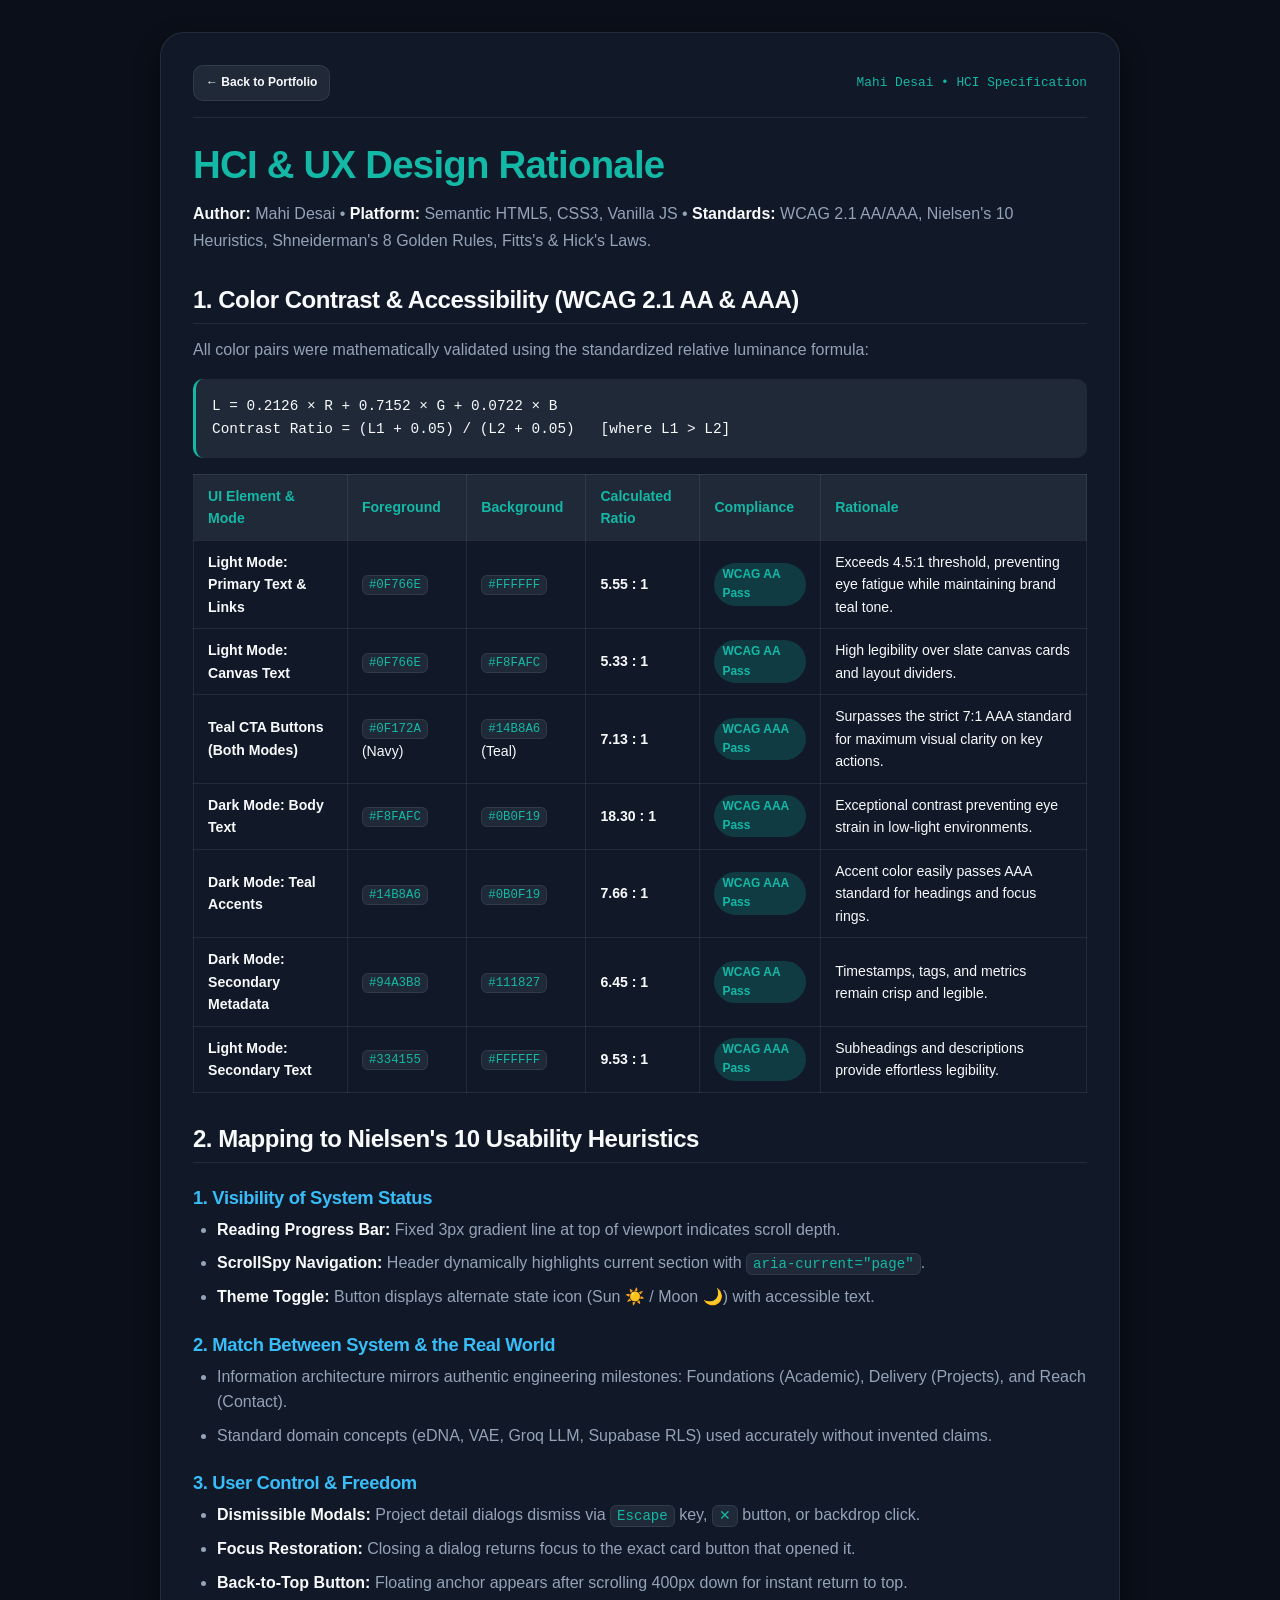
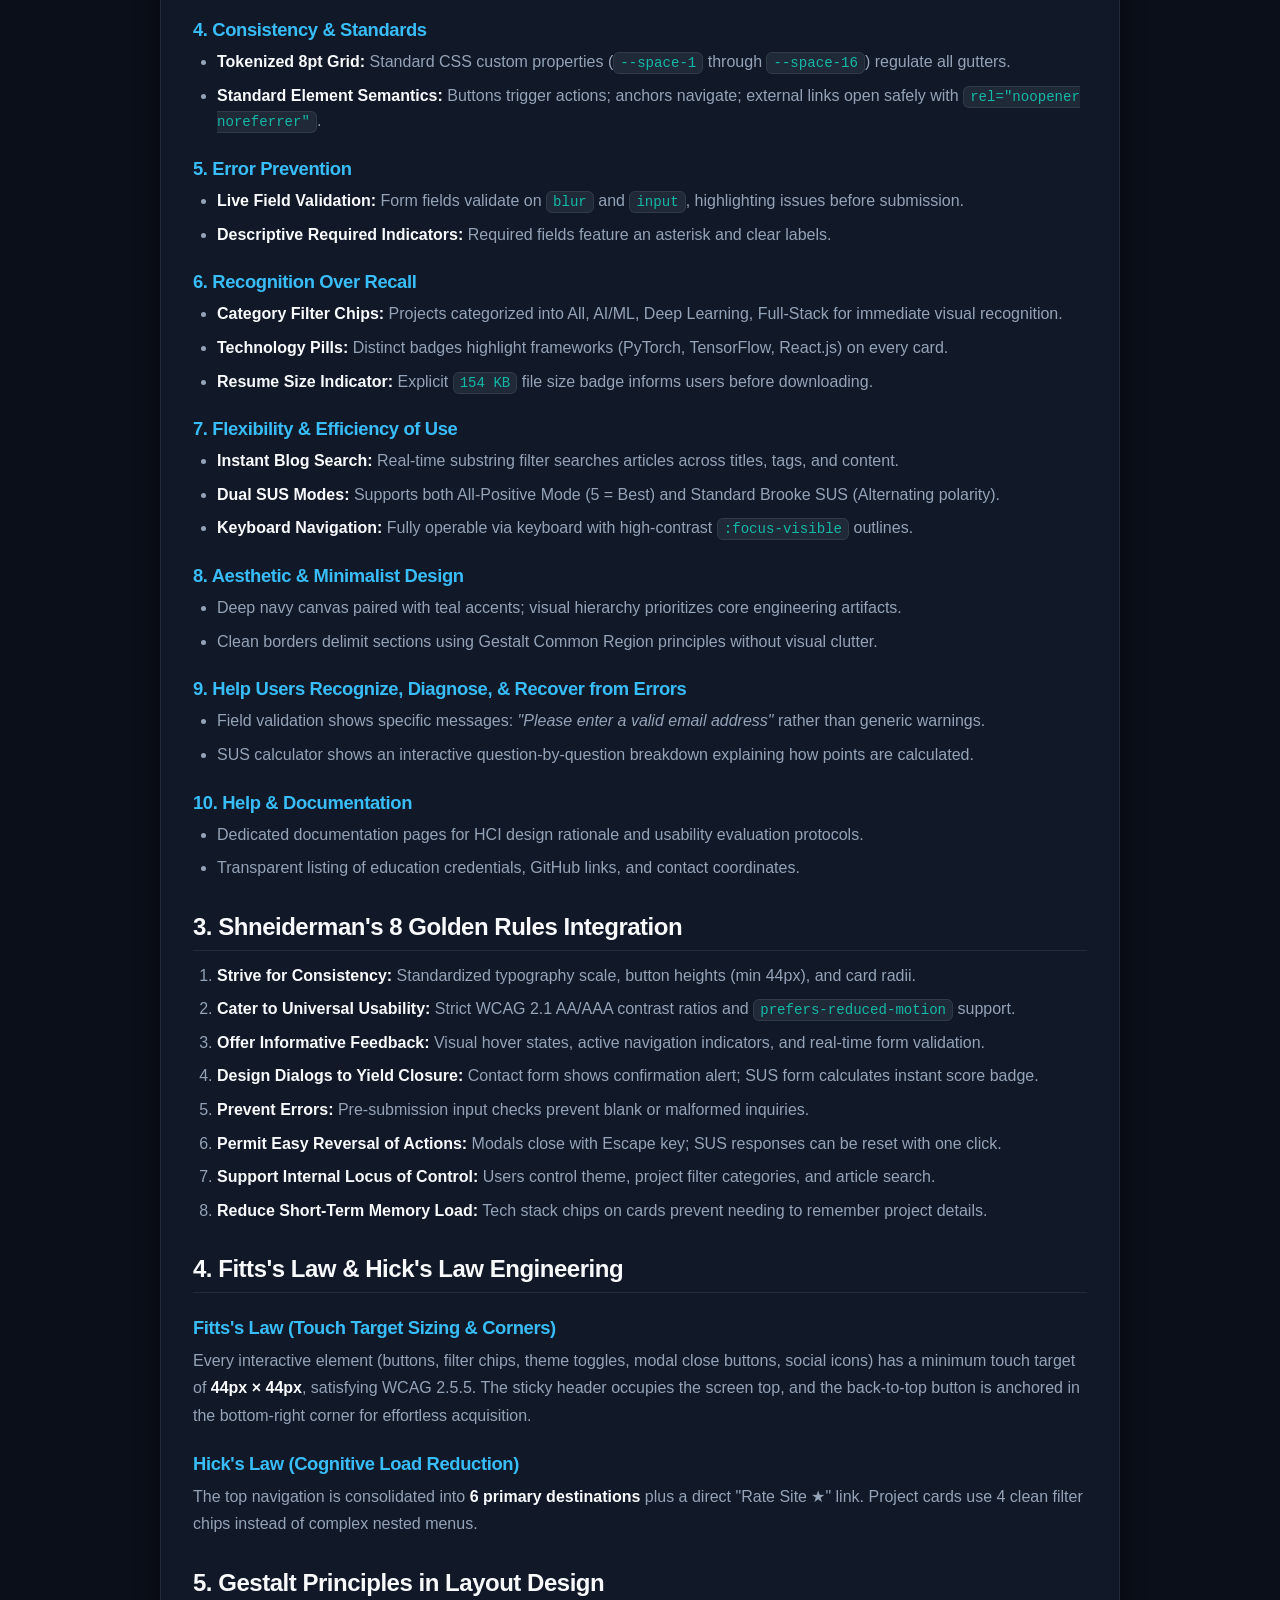
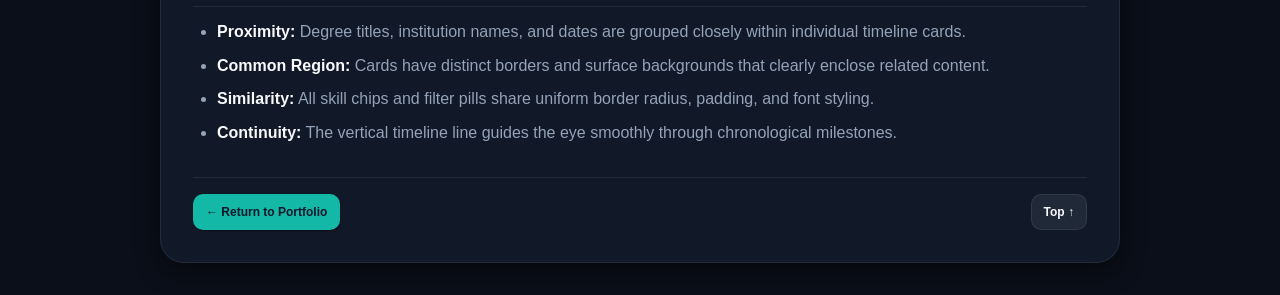
==== docs/hci-design-rationale.html @ ffef1d0b "feat: complete portfolio and HCI usability evaluation suite" ====
<!DOCTYPE html>
<html lang="en" data-theme="dark">
<head>
  <meta charset="UTF-8">
  <meta name="viewport" content="width=device-width, initial-scale=1.0">
  <title>HCI &amp; UX Design Rationale | Mahi Desai</title>
  <link rel="stylesheet" href="../assets/css/variables.css">
  <link rel="stylesheet" href="../assets/css/base.css">
  <link rel="stylesheet" href="../assets/css/layout.css">
  <link rel="stylesheet" href="../assets/css/components.css">
  <style>
    body {
      padding: var(--space-8) var(--space-4);
      background-color: var(--color-bg-base);
      color: var(--color-text-primary);
    }
    .doc-container {
      max-width: 960px;
      margin: 0 auto;
      background-color: var(--color-bg-surface);
      border: 1px solid var(--color-border);
      border-radius: var(--radius-xl);
      padding: var(--space-8);
      box-shadow: var(--shadow-lg);
    }
    @media (max-width: 768px) {
      .doc-container { padding: var(--space-4); }
    }
    .back-nav-bar {
      display: flex;
      justify-content: space-between;
      align-items: center;
      margin-bottom: var(--space-6);
      padding-bottom: var(--space-4);
      border-bottom: 1px solid var(--color-border);
    }
    h1 { color: var(--color-teal); font-size: clamp(1.8rem, 4vw, 2.4rem); margin-bottom: var(--space-3); }
    h2 { color: var(--color-text-primary); font-size: 1.5rem; margin-top: var(--space-8); margin-bottom: var(--space-3); padding-bottom: var(--space-2); border-bottom: 1px solid var(--color-border); }
    h3 { color: var(--color-sky); font-size: 1.15rem; margin-top: var(--space-6); margin-bottom: var(--space-2); }
    p { margin-bottom: var(--space-4); line-height: 1.7; color: var(--color-text-secondary); }
    ul, ol { padding-left: var(--space-6); margin-bottom: var(--space-4); }
    li { margin-bottom: var(--space-2); color: var(--color-text-secondary); line-height: 1.6; }
    strong { color: var(--color-text-primary); }
    code { background: var(--color-bg-elevated); padding: 2px 6px; border-radius: var(--radius-sm); font-family: var(--font-family-mono); font-size: 0.88em; color: var(--color-teal); border: 1px solid var(--color-border); }
    .table-wrapper { width: 100%; overflow-x: auto; margin-block: var(--space-4); }
    table { width: 100%; border-collapse: collapse; font-size: 0.88rem; }
    th, td { padding: 10px 14px; border: 1px solid var(--color-border); text-align: left; }
    th { background-color: var(--color-bg-elevated); color: var(--color-teal); font-weight: 600; }
    .badge-pass { display: inline-block; padding: 2px 8px; border-radius: var(--radius-full); font-weight: 700; font-size: 0.75rem; background: var(--color-teal-glow); color: var(--color-teal); }
    .formula-card { background: var(--color-bg-elevated); border-left: 3px solid var(--color-teal); padding: var(--space-4); border-radius: var(--radius-md); margin-block: var(--space-4); font-family: var(--font-family-mono); font-size: 0.9rem; }
  </style>
</head>
<body>
  <div class="doc-container">
    <header class="back-nav-bar">
      <a href="../index.html#footer" class="btn btn-secondary btn-sm">
        ← Back to Portfolio
      </a>
      <span style="font-family: var(--font-family-mono); font-size: 0.8rem; color: var(--color-teal);">
        Mahi Desai • HCI Specification
      </span>
    </header>

    <main>
      <h1>HCI &amp; UX Design Rationale</h1>
      <p style="font-size: 1rem; color: var(--color-text-secondary);">
        <strong>Author:</strong> Mahi Desai &bull; <strong>Platform:</strong> Semantic HTML5, CSS3, Vanilla JS &bull; <strong>Standards:</strong> WCAG 2.1 AA/AAA, Nielsen's 10 Heuristics, Shneiderman's 8 Golden Rules, Fitts's &amp; Hick's Laws.
      </p>

      <!-- Section 1: Color Contrast -->
      <section>
        <h2>1. Color Contrast &amp; Accessibility (WCAG 2.1 AA &amp; AAA)</h2>
        <p>
          All color pairs were mathematically validated using the standardized relative luminance formula:
        </p>
        <div class="formula-card">
          L = 0.2126 &times; R + 0.7152 &times; G + 0.0722 &times; B<br>
          Contrast Ratio = (L1 + 0.05) / (L2 + 0.05) &nbsp; [where L1 &gt; L2]
        </div>

        <div class="table-wrapper">
          <table>
            <thead>
              <tr>
                <th>UI Element &amp; Mode</th>
                <th>Foreground</th>
                <th>Background</th>
                <th>Calculated Ratio</th>
                <th>Compliance</th>
                <th>Rationale</th>
              </tr>
            </thead>
            <tbody>
              <tr>
                <td><strong>Light Mode: Primary Text &amp; Links</strong></td>
                <td><code>#0F766E</code></td>
                <td><code>#FFFFFF</code></td>
                <td><strong>5.55 : 1</strong></td>
                <td><span class="badge-pass">WCAG AA Pass</span></td>
                <td>Exceeds 4.5:1 threshold, preventing eye fatigue while maintaining brand teal tone.</td>
              </tr>
              <tr>
                <td><strong>Light Mode: Canvas Text</strong></td>
                <td><code>#0F766E</code></td>
                <td><code>#F8FAFC</code></td>
                <td><strong>5.33 : 1</strong></td>
                <td><span class="badge-pass">WCAG AA Pass</span></td>
                <td>High legibility over slate canvas cards and layout dividers.</td>
              </tr>
              <tr>
                <td><strong>Teal CTA Buttons (Both Modes)</strong></td>
                <td><code>#0F172A</code> (Navy)</td>
                <td><code>#14B8A6</code> (Teal)</td>
                <td><strong>7.13 : 1</strong></td>
                <td><span class="badge-pass">WCAG AAA Pass</span></td>
                <td>Surpasses the strict 7:1 AAA standard for maximum visual clarity on key actions.</td>
              </tr>
              <tr>
                <td><strong>Dark Mode: Body Text</strong></td>
                <td><code>#F8FAFC</code></td>
                <td><code>#0B0F19</code></td>
                <td><strong>18.30 : 1</strong></td>
                <td><span class="badge-pass">WCAG AAA Pass</span></td>
                <td>Exceptional contrast preventing eye strain in low-light environments.</td>
              </tr>
              <tr>
                <td><strong>Dark Mode: Teal Accents</strong></td>
                <td><code>#14B8A6</code></td>
                <td><code>#0B0F19</code></td>
                <td><strong>7.66 : 1</strong></td>
                <td><span class="badge-pass">WCAG AAA Pass</span></td>
                <td>Accent color easily passes AAA standard for headings and focus rings.</td>
              </tr>
              <tr>
                <td><strong>Dark Mode: Secondary Metadata</strong></td>
                <td><code>#94A3B8</code></td>
                <td><code>#111827</code></td>
                <td><strong>6.45 : 1</strong></td>
                <td><span class="badge-pass">WCAG AA Pass</span></td>
                <td>Timestamps, tags, and metrics remain crisp and legible.</td>
              </tr>
              <tr>
                <td><strong>Light Mode: Secondary Text</strong></td>
                <td><code>#334155</code></td>
                <td><code>#FFFFFF</code></td>
                <td><strong>9.53 : 1</strong></td>
                <td><span class="badge-pass">WCAG AAA Pass</span></td>
                <td>Subheadings and descriptions provide effortless legibility.</td>
              </tr>
            </tbody>
          </table>
        </div>
      </section>

      <!-- Section 2: Nielsen's Heuristics -->
      <section>
        <h2>2. Mapping to Nielsen's 10 Usability Heuristics</h2>
        
        <h3>1. Visibility of System Status</h3>
        <ul>
          <li><strong>Reading Progress Bar:</strong> Fixed 3px gradient line at top of viewport indicates scroll depth.</li>
          <li><strong>ScrollSpy Navigation:</strong> Header dynamically highlights current section with <code>aria-current="page"</code>.</li>
          <li><strong>Theme Toggle:</strong> Button displays alternate state icon (Sun ☀️ / Moon 🌙) with accessible text.</li>
        </ul>

        <h3>2. Match Between System &amp; the Real World</h3>
        <ul>
          <li>Information architecture mirrors authentic engineering milestones: Foundations (Academic), Delivery (Projects), and Reach (Contact).</li>
          <li>Standard domain concepts (eDNA, VAE, Groq LLM, Supabase RLS) used accurately without invented claims.</li>
        </ul>

        <h3>3. User Control &amp; Freedom</h3>
        <ul>
          <li><strong>Dismissible Modals:</strong> Project detail dialogs dismiss via <code>Escape</code> key, <code>✕</code> button, or backdrop click.</li>
          <li><strong>Focus Restoration:</strong> Closing a dialog returns focus to the exact card button that opened it.</li>
          <li><strong>Back-to-Top Button:</strong> Floating anchor appears after scrolling 400px down for instant return to top.</li>
        </ul>

        <h3>4. Consistency &amp; Standards</h3>
        <ul>
          <li><strong>Tokenized 8pt Grid:</strong> Standard CSS custom properties (<code>--space-1</code> through <code>--space-16</code>) regulate all gutters.</li>
          <li><strong>Standard Element Semantics:</strong> Buttons trigger actions; anchors navigate; external links open safely with <code>rel="noopener noreferrer"</code>.</li>
        </ul>

        <h3>5. Error Prevention</h3>
        <ul>
          <li><strong>Live Field Validation:</strong> Form fields validate on <code>blur</code> and <code>input</code>, highlighting issues before submission.</li>
          <li><strong>Descriptive Required Indicators:</strong> Required fields feature an asterisk and clear labels.</li>
        </ul>

        <h3>6. Recognition Over Recall</h3>
        <ul>
          <li><strong>Category Filter Chips:</strong> Projects categorized into All, AI/ML, Deep Learning, Full-Stack for immediate visual recognition.</li>
          <li><strong>Technology Pills:</strong> Distinct badges highlight frameworks (PyTorch, TensorFlow, React.js) on every card.</li>
          <li><strong>Resume Size Indicator:</strong> Explicit <code>154 KB</code> file size badge informs users before downloading.</li>
        </ul>

        <h3>7. Flexibility &amp; Efficiency of Use</h3>
        <ul>
          <li><strong>Instant Blog Search:</strong> Real-time substring filter searches articles across titles, tags, and content.</li>
          <li><strong>Dual SUS Modes:</strong> Supports both All-Positive Mode (5 = Best) and Standard Brooke SUS (Alternating polarity).</li>
          <li><strong>Keyboard Navigation:</strong> Fully operable via keyboard with high-contrast <code>:focus-visible</code> outlines.</li>
        </ul>

        <h3>8. Aesthetic &amp; Minimalist Design</h3>
        <ul>
          <li>Deep navy canvas paired with teal accents; visual hierarchy prioritizes core engineering artifacts.</li>
          <li>Clean borders delimit sections using Gestalt Common Region principles without visual clutter.</li>
        </ul>

        <h3>9. Help Users Recognize, Diagnose, &amp; Recover from Errors</h3>
        <ul>
          <li>Field validation shows specific messages: <em>"Please enter a valid email address"</em> rather than generic warnings.</li>
          <li>SUS calculator shows an interactive question-by-question breakdown explaining how points are calculated.</li>
        </ul>

        <h3>10. Help &amp; Documentation</h3>
        <ul>
          <li>Dedicated documentation pages for HCI design rationale and usability evaluation protocols.</li>
          <li>Transparent listing of education credentials, GitHub links, and contact coordinates.</li>
        </ul>
      </section>

      <!-- Section 3: Shneiderman's 8 Golden Rules -->
      <section>
        <h2>3. Shneiderman's 8 Golden Rules Integration</h2>
        <ol>
          <li><strong>Strive for Consistency:</strong> Standardized typography scale, button heights (min 44px), and card radii.</li>
          <li><strong>Cater to Universal Usability:</strong> Strict WCAG 2.1 AA/AAA contrast ratios and <code>prefers-reduced-motion</code> support.</li>
          <li><strong>Offer Informative Feedback:</strong> Visual hover states, active navigation indicators, and real-time form validation.</li>
          <li><strong>Design Dialogs to Yield Closure:</strong> Contact form shows confirmation alert; SUS form calculates instant score badge.</li>
          <li><strong>Prevent Errors:</strong> Pre-submission input checks prevent blank or malformed inquiries.</li>
          <li><strong>Permit Easy Reversal of Actions:</strong> Modals close with Escape key; SUS responses can be reset with one click.</li>
          <li><strong>Support Internal Locus of Control:</strong> Users control theme, project filter categories, and article search.</li>
          <li><strong>Reduce Short-Term Memory Load:</strong> Tech stack chips on cards prevent needing to remember project details.</li>
        </ol>
      </section>

      <!-- Section 4: Fitts's & Hick's Laws -->
      <section>
        <h2>4. Fitts's Law &amp; Hick's Law Engineering</h2>
        <h3>Fitts's Law (Touch Target Sizing &amp; Corners)</h3>
        <p>
          Every interactive element (buttons, filter chips, theme toggles, modal close buttons, social icons) has a minimum touch target of <strong>44px &times; 44px</strong>, satisfying WCAG 2.5.5.
          The sticky header occupies the screen top, and the back-to-top button is anchored in the bottom-right corner for effortless acquisition.
        </p>

        <h3>Hick's Law (Cognitive Load Reduction)</h3>
        <p>
          The top navigation is consolidated into <strong>6 primary destinations</strong> plus a direct "Rate Site ★" link. Project cards use 4 clean filter chips instead of complex nested menus.
        </p>
      </section>

      <!-- Section 5: Gestalt Principles -->
      <section>
        <h2>5. Gestalt Principles in Layout Design</h2>
        <ul>
          <li><strong>Proximity:</strong> Degree titles, institution names, and dates are grouped closely within individual timeline cards.</li>
          <li><strong>Common Region:</strong> Cards have distinct borders and surface backgrounds that clearly enclose related content.</li>
          <li><strong>Similarity:</strong> All skill chips and filter pills share uniform border radius, padding, and font styling.</li>
          <li><strong>Continuity:</strong> The vertical timeline line guides the eye smoothly through chronological milestones.</li>
        </ul>
      </section>
    </main>

    <footer style="margin-top: var(--space-8); padding-top: var(--space-4); border-top: 1px solid var(--color-border); display: flex; justify-content: space-between; align-items: center;">
      <a href="../index.html#footer" class="btn btn-primary btn-sm">← Return to Portfolio</a>
      <a href="#" onclick="window.scrollTo({top:0, behavior:'smooth'}); return false;" class="btn btn-secondary btn-sm">Top ↑</a>
    </footer>
  </div>
</body>
</html>
---- assets/css/variables.css ----
/**
 * DESIGN SYSTEM TOKENS & VARIABLES
 * 
 * [HCI - Shneiderman #1: Strive for consistency]
 * Unified tokenized palette, typography, spacing, and elevation scale.
 * 
 * [HCI - Accessibility WCAG 2.1 AA & AAA]
 * - Light-mode primary text/links: #0F766E on #FFFFFF (5.55:1) & on #F8FAFC (5.33:1) -> Passes AA
 * - Dark-mode primary text: #F8FAFC on #0B0F19 (18.3:1) -> Passes AAA
 * - Teal button: #0F172A (dark navy) on #14B8A6 (teal) (7.13:1) -> Passes AAA
 */

:root {
  /* Color Palette - Dark Mode Default */
  --color-bg-base: #0B0F19;
  --color-bg-surface: #111827;
  --color-bg-elevated: #1F2937;
  --color-bg-hover: #283548;
  
  --color-text-primary: #F8FAFC;
  --color-text-secondary: #94A3B8;
  --color-text-muted: #64748B;
  
  /* Brand Accents */
  --color-teal: #14B8A6;
  --color-teal-glow: rgba(20, 184, 166, 0.22);
  --color-teal-hover: #0D9488;
  --color-navy: #0F172A;
  --color-sky: #38BDF8;
  --color-sky-glow: rgba(56, 189, 248, 0.15);
  
  /* Feedback Colors */
  --color-success: #10B981;
  --color-success-bg: rgba(16, 185, 129, 0.12);
  --color-error: #F43F5E;
  --color-error-bg: rgba(244, 63, 94, 0.12);
  --color-warning: #F59E0B;
  
  /* Borders & Dividers (Gestalt Common Region) */
  --color-border: rgba(148, 163, 184, 0.14);
  --color-border-focus: #14B8A6;
  
  /* Button Contrast Pairings (Verified WCAG AAA: 7.13:1) */
  --btn-teal-bg: #14B8A6;
  --btn-teal-text: #0F172A;
  
  /* Links */
  --color-link: #2DD4BF;
  --color-link-hover: #5EEAD4;
  
  /* Typography Scale */
  --font-family-sans: -apple-system, BlinkMacSystemFont, 'Segoe UI', Roboto, Helvetica, Arial, sans-serif;
  --font-family-mono: 'JetBrains Mono', 'Fira Code', 'Cascadia Code', Consolas, monospace;
  
  --font-size-xs: 0.75rem;    /* 12px */
  --font-size-sm: 0.875rem;   /* 14px */
  --font-size-base: 1rem;     /* 16px */
  --font-size-md: 1.125rem;   /* 18px */
  --font-size-lg: 1.25rem;    /* 20px */
  --font-size-xl: 1.5rem;     /* 24px */
  --font-size-2xl: 1.875rem;  /* 30px */
  --font-size-3xl: 2.25rem;   /* 36px */
  --font-size-4xl: 3rem;      /* 48px */
  
  --line-height-tight: 1.2;
  --line-height-snug: 1.35;
  --line-height-normal: 1.6;
  --line-height-relaxed: 1.75;
  
  /* 8-Point Spacing System */
  --space-1: 0.25rem;  /* 4px */
  --space-2: 0.5rem;   /* 8px */
  --space-3: 0.75rem;  /* 12px */
  --space-4: 1rem;     /* 16px */
  --space-5: 1.25rem;  /* 20px */
  --space-6: 1.5rem;   /* 24px */
  --space-8: 2rem;     /* 32px */
  --space-10: 2.5rem;  /* 40px */
  --space-12: 3rem;    /* 48px */
  --space-16: 4rem;    /* 64px */
  --space-20: 5rem;    /* 80px */
  --space-24: 6rem;    /* 96px */
  
  /* Touch Targets (Fitts's Law min 44px) */
  --min-touch-target: 44px;
  
  /* Elevation & Shadows */
  --shadow-sm: 0 1px 2px rgba(0, 0, 0, 0.4);
  --shadow-md: 0 4px 12px rgba(0, 0, 0, 0.35);
  --shadow-lg: 0 10px 25px rgba(0, 0, 0, 0.45);
  --shadow-teal: 0 8px 24px rgba(20, 184, 166, 0.2);
  
  /* Radii */
  --radius-sm: 6px;
  --radius-md: 10px;
  --radius-lg: 16px;
  --radius-xl: 24px;
  --radius-full: 9999px;
  
  /* Layout */
  --max-width-content: 1200px;
  --nav-height: 72px;
  --transition-fast: 150ms ease-in-out;
  --transition-normal: 250ms ease-in-out;
}

/* Light Theme Variables */
[data-theme="light"] {
  --color-bg-base: #F8FAFC;
  --color-bg-surface: #FFFFFF;
  --color-bg-elevated: #F1F5F9;
  --color-bg-hover: #E2E8F0;
  
  /* Contrast update per request: #0F766E for primary text/links (5.33:1 on F8FAFC, 5.55:1 on FFFFFF) */
  --color-text-primary: #0F172A;
  --color-text-secondary: #334155;
  --color-text-muted: #64748B;
  
  --color-teal: #0F766E;
  --color-teal-glow: rgba(15, 118, 110, 0.16);
  --color-teal-hover: #115E59;
  
  --color-link: #0F766E;
  --color-link-hover: #115E59;
  
  /* Button stays vibrant teal with dark navy text (7.13:1 AAA) */
  --btn-teal-bg: #14B8A6;
  --btn-teal-text: #0F172A;
  
  --color-border: rgba(15, 23, 42, 0.12);
  --color-border-focus: #0F766E;
  
  --shadow-sm: 0 1px 3px rgba(15, 23, 42, 0.08);
  --shadow-md: 0 4px 14px rgba(15, 23, 42, 0.1);
  --shadow-lg: 0 12px 28px rgba(15, 23, 42, 0.12);
  --shadow-teal: 0 8px 24px rgba(15, 118, 110, 0.18);
}
---- assets/css/base.css ----
/**
 * BASE STYLES & ACCESSIBILITY RESETS
 * 
 * [HCI - Accessibility WCAG 2.1 AA]
 * Semantic hierarchy, focus visible indicators, skip link, prefers-reduced-motion.
 */

*, *::before, *::after {
  box-sizing: border-box;
  margin: 0;
  padding: 0;
}

html {
  font-size: 100%;
  scroll-behavior: smooth;
  scroll-padding-top: calc(var(--nav-height) + var(--space-4));
  -webkit-text-size-adjust: 100%;
}

/* Reduced Motion Override */
@media (prefers-reduced-motion: reduce) {
  html {
    scroll-behavior: auto;
  }
  *, *::before, *::after {
    animation-duration: 0.001ms !important;
    animation-iteration-count: 1 !important;
    transition-duration: 0.001ms !important;
  }
}

body {
  background-color: var(--color-bg-base);
  color: var(--color-text-primary);
  font-family: var(--font-family-sans);
  font-size: var(--font-size-base);
  line-height: var(--line-height-normal);
  transition: background-color var(--transition-normal), color var(--transition-normal);
  overflow-x: hidden;
  text-rendering: optimizeLegibility;
}

/* [HCI - Accessibility: Skip Link for Keyboard Users] */
.skip-link {
  position: absolute;
  top: -100px;
  left: var(--space-4);
  background-color: var(--btn-teal-bg);
  color: var(--btn-teal-text);
  padding: var(--space-3) var(--space-6);
  border-radius: var(--radius-md);
  font-weight: 700;
  z-index: 9999;
  text-decoration: none;
  box-shadow: var(--shadow-lg);
  transition: top var(--transition-fast);
}

.skip-link:focus {
  top: var(--space-4);
  outline: 3px solid var(--color-text-primary);
  outline-offset: 2px;
}

/* [HCI - Nielsen #1: Focus states for visibility of system status] */
:focus-visible {
  outline: 3px solid var(--color-border-focus);
  outline-offset: 3px;
  border-radius: var(--radius-sm);
}

img {
  max-width: 100%;
  height: auto;
  display: block;
}

a {
  color: var(--color-link);
  text-decoration: none;
  transition: color var(--transition-fast);
}

a:hover {
  color: var(--color-link-hover);
  text-decoration: underline;
}

button {
  font-family: inherit;
  font-size: inherit;
  cursor: pointer;
  border: none;
  background: none;
}

h1, h2, h3, h4, h5, h6 {
  color: var(--color-text-primary);
  line-height: var(--line-height-tight);
  font-weight: 700;
  letter-spacing: -0.02em;
}

h1 { font-size: clamp(2rem, 4.5vw, 3.25rem); }
h2 { font-size: clamp(1.75rem, 3.5vw, 2.25rem); }
h3 { font-size: var(--font-size-xl); }
h4 { font-size: var(--font-size-lg); }

p {
  margin-bottom: var(--space-4);
  color: var(--color-text-secondary);
}

p:last-child {
  margin-bottom: 0;
}

code, kbd, pre {
  font-family: var(--font-family-mono);
}

/* Visually Hidden Utility for Screen Readers */
.sr-only {
  position: absolute;
  width: 1px;
  height: 1px;
  padding: 0;
  margin: -1px;
  overflow: hidden;
  clip: rect(0, 0, 0, 0);
  white-space: nowrap;
  border: 0;
}
---- assets/css/layout.css ----
/**
 * LAYOUT, GRID SYSTEM & RESPONSIVE CONTAINERS
 * 
 * [HCI - Fitts's Law & Hick's Law]
 * Navigation restricted to 6 core destinations, spacious touch targets (>=44px).
 * Tested fluidly across 360px, 768px, and 1280px.
 */

.container {
  width: 100%;
  max-width: var(--max-width-content);
  margin-inline: auto;
  padding-inline: var(--space-4);
}

@media (min-width: 768px) {
  .container {
    padding-inline: var(--space-8);
  }
}

/* Reading Progress Bar */
.reading-progress-bar {
  position: fixed;
  top: 0;
  left: 0;
  height: 3px;
  width: 0%;
  background: linear-gradient(90deg, var(--color-teal), var(--color-sky));
  z-index: 1100;
  transition: width 100ms ease-out;
}

/* [HCI - Nielsen #1: Sticky Header with Visibility of System Status] */
.site-header {
  position: sticky;
  top: 0;
  left: 0;
  width: 100%;
  height: var(--nav-height);
  background-color: rgba(11, 15, 25, 0.85);
  backdrop-filter: blur(14px);
  -webkit-backdrop-filter: blur(14px);
  border-bottom: 1px solid var(--color-border);
  z-index: 1000;
  transition: background-color var(--transition-normal);
}

[data-theme="light"] .site-header {
  background-color: rgba(248, 250, 252, 0.88);
}

.nav-container {
  display: flex;
  align-items: center;
  justify-content: space-between;
  height: 100%;
}

.brand-link {
  display: flex;
  align-items: center;
  gap: var(--space-3);
  font-weight: 700;
  font-size: var(--font-size-lg);
  color: var(--color-text-primary);
  text-decoration: none;
}

.brand-badge {
  font-family: var(--font-family-mono);
  font-size: var(--font-size-xs);
  padding: var(--space-1) var(--space-2);
  background: var(--color-teal-glow);
  color: var(--color-teal);
  border: 1px solid var(--color-teal);
  border-radius: var(--radius-sm);
}

/* [HCI - Hick's Law: 6 Navigation Items Only] */
.nav-menu {
  display: flex;
  align-items: center;
  list-style: none;
  gap: var(--space-2);
}

.nav-link {
  display: inline-flex;
  align-items: center;
  min-height: var(--min-touch-target);
  padding: var(--space-2) var(--space-3);
  font-size: var(--font-size-sm);
  font-weight: 500;
  color: var(--color-text-secondary);
  border-radius: var(--radius-md);
  text-decoration: none;
  transition: all var(--transition-fast);
}

.nav-link:hover {
  color: var(--color-text-primary);
  background-color: var(--color-bg-hover);
  text-decoration: none;
}

/* Active Link State */
.nav-link.active {
  color: var(--color-teal);
  font-weight: 600;
  background-color: var(--color-teal-glow);
}

/* Nav Actions (Theme Switcher + Mobile Toggle) */
.nav-actions {
  display: flex;
  align-items: center;
  gap: var(--space-2);
}

/* Theme Toggle Button (Fitts's Law >= 44x44px) */
.theme-toggle-btn {
  display: inline-flex;
  align-items: center;
  justify-content: center;
  width: var(--min-touch-target);
  height: var(--min-touch-target);
  border-radius: var(--radius-md);
  color: var(--color-text-secondary);
  background-color: var(--color-bg-surface);
  border: 1px solid var(--color-border);
  transition: all var(--transition-fast);
}

.theme-toggle-btn:hover {
  color: var(--color-teal);
  border-color: var(--color-teal);
}

/* Mobile Hamburger Toggle Button */
.mobile-nav-toggle {
  display: none;
  align-items: center;
  justify-content: center;
  width: var(--min-touch-target);
  height: var(--min-touch-target);
  color: var(--color-text-primary);
  background: var(--color-bg-surface);
  border: 1px solid var(--color-border);
  border-radius: var(--radius-md);
}

/* Mobile Responsive Navigation (Viewport < 768px) */
@media (max-width: 900px) {
  .mobile-nav-toggle {
    display: inline-flex;
  }
  
  .nav-menu {
    position: fixed;
    top: var(--nav-height);
    right: -100%;
    width: 280px;
    height: calc(100vh - var(--nav-height));
    background-color: var(--color-bg-surface);
    border-left: 1px solid var(--color-border);
    flex-direction: column;
    align-items: stretch;
    padding: var(--space-6) var(--space-4);
    gap: var(--space-2);
    box-shadow: var(--shadow-lg);
    transition: right var(--transition-normal);
    overflow-y: auto;
  }
  
  .nav-menu.open {
    right: 0;
  }
  
  .nav-link {
    width: 100%;
    padding: var(--space-3) var(--space-4);
    font-size: var(--font-size-base);
  }
}

/* Section Container Styling */
.section-padding {
  padding-block: var(--space-16);
  border-bottom: 1px solid var(--color-border);
}

.section-header {
  margin-bottom: var(--space-10);
}

.section-eyebrow {
  display: inline-flex;
  align-items: center;
  gap: var(--space-2);
  font-family: var(--font-family-mono);
  font-size: var(--font-size-xs);
  text-transform: uppercase;
  letter-spacing: 0.08em;
  color: var(--color-teal);
  margin-bottom: var(--space-2);
}

.section-eyebrow::before {
  content: '';
  display: inline-block;
  width: 16px;
  height: 2px;
  background-color: var(--color-teal);
}

.section-title {
  font-size: clamp(1.75rem, 3.2vw, 2.5rem);
  margin-bottom: var(--space-3);
}

.section-description {
  max-width: 680px;
  font-size: var(--font-size-md);
  color: var(--color-text-secondary);
}

/* Back-to-Top Button (Fitts's Law: Corner Anchor) */
.back-to-top-btn {
  position: fixed;
  bottom: var(--space-6);
  right: var(--space-6);
  width: 48px;
  height: 48px;
  border-radius: var(--radius-full);
  background-color: var(--color-bg-surface);
  color: var(--color-text-primary);
  border: 1px solid var(--color-border);
  box-shadow: var(--shadow-lg);
  display: inline-flex;
  align-items: center;
  justify-content: center;
  z-index: 900;
  opacity: 0;
  visibility: hidden;
  transform: translateY(12px);
  transition: all var(--transition-normal);
}

.back-to-top-btn.visible {
  opacity: 1;
  visibility: visible;
  transform: translateY(0);
}

.back-to-top-btn:hover {
  background-color: var(--color-teal);
  color: var(--color-navy);
  border-color: var(--color-teal);
  box-shadow: var(--shadow-teal);
}

/* Footer Layout */
.site-footer {
  padding-block: var(--space-12) var(--space-8);
  background-color: var(--color-bg-surface);
  border-top: 1px solid var(--color-border);
}

.footer-content {
  display: flex;
  flex-direction: column;
  gap: var(--space-6);
  align-items: center;
  text-align: center;
}

@media (min-width: 768px) {
  .footer-content {
    flex-direction: row;
    justify-content: space-between;
    text-align: left;
  }
}
---- assets/css/components.css ----
/**
 * COMPONENT SPECIFIC STYLES
 * 
 * Includes Hero, Timeline, Project Cards & Modals, Blog with Read-time,
 * Validated Formspree Contact Form, and 10-Item SUS Calculator with Aggregates.
 */

/* ==========================================================================
   BUTTONS (Fitts's Law >= 44px min touch target, WCAG AAA Contrast 7.13:1)
   ========================================================================== */
.btn {
  display: inline-flex;
  align-items: center;
  justify-content: center;
  gap: var(--space-2);
  min-height: var(--min-touch-target);
  padding: var(--space-3) var(--space-6);
  font-size: var(--font-size-sm);
  font-weight: 600;
  border-radius: var(--radius-md);
  text-decoration: none;
  cursor: pointer;
  transition: all var(--transition-fast);
  border: 1px solid transparent;
}

.btn:hover {
  text-decoration: none;
}

/* Primary Button: Teal background with dark navy text (7.13:1 contrast ratio) */
.btn-primary {
  background-color: var(--btn-teal-bg);
  color: var(--btn-teal-text) !important;
  box-shadow: var(--shadow-sm);
}

.btn-primary:hover {
  background-color: #0D9488;
  transform: translateY(-2px);
  box-shadow: var(--shadow-teal);
}

.btn-secondary {
  background-color: var(--color-bg-elevated);
  color: var(--color-text-primary);
  border: 1px solid var(--color-border);
}

.btn-secondary:hover {
  background-color: var(--color-bg-hover);
  border-color: var(--color-teal);
  color: var(--color-teal);
}

.btn-outline {
  background-color: transparent;
  color: var(--color-text-primary);
  border: 1px solid var(--color-border);
}

.btn-outline:hover {
  border-color: var(--color-teal);
  color: var(--color-teal);
}

.btn-sm {
  min-height: 36px;
  padding: var(--space-1) var(--space-3);
  font-size: var(--font-size-xs);
}

/* ==========================================================================
   HERO / HOME SECTION
   ========================================================================== */
.hero-grid {
  display: grid;
  grid-template-columns: 1fr;
  gap: var(--space-8);
  align-items: center;
  padding-block: var(--space-12) var(--space-16);
}

@media (min-width: 860px) {
  .hero-grid {
    grid-template-columns: 1.25fr 0.75fr;
    gap: var(--space-12);
  }
}

.hero-content {
  display: flex;
  flex-direction: column;
  gap: var(--space-4);
}

.hero-status-pill {
  display: inline-flex;
  align-items: center;
  gap: var(--space-2);
  padding: var(--space-1) var(--space-3);
  background-color: var(--color-teal-glow);
  color: var(--color-teal);
  border: 1px solid var(--color-teal);
  border-radius: var(--radius-full);
  font-size: var(--font-size-xs);
  font-family: var(--font-family-mono);
  font-weight: 600;
  width: fit-content;
}

.status-indicator-dot {
  width: 8px;
  height: 8px;
  border-radius: 50%;
  background-color: var(--color-teal);
  box-shadow: 0 0 8px var(--color-teal);
}

.hero-title {
  font-size: clamp(2.25rem, 5vw, 3.5rem);
  font-weight: 800;
  line-height: 1.1;
  color: var(--color-text-primary);
}

.hero-tagline {
  font-size: var(--font-size-xl);
  font-weight: 600;
  color: var(--color-teal);
  line-height: var(--line-height-snug);
}

.hero-subtitle {
  font-size: var(--font-size-md);
  color: var(--color-text-secondary);
}

.hero-actions {
  display: flex;
  flex-wrap: wrap;
  gap: var(--space-3);
  margin-top: var(--space-2);
}

.hero-social-links {
  display: flex;
  align-items: center;
  gap: var(--space-3);
  margin-top: var(--space-4);
}

.social-icon-btn {
  display: inline-flex;
  align-items: center;
  justify-content: center;
  width: 44px;
  height: 44px;
  border-radius: var(--radius-md);
  background-color: var(--color-bg-surface);
  border: 1px solid var(--color-border);
  color: var(--color-text-secondary);
  transition: all var(--transition-fast);
}

.social-icon-btn:hover {
  color: var(--color-teal);
  border-color: var(--color-teal);
  transform: translateY(-2px);
}

/* Avatar Container with Lazy-loading & Fallback */
.hero-avatar-wrapper {
  position: relative;
  display: flex;
  justify-content: center;
  align-items: center;
}

.avatar-frame {
  position: relative;
  width: 280px;
  height: 280px;
  border-radius: var(--radius-2xl);
  background: linear-gradient(135deg, var(--color-teal-glow), var(--color-sky-glow));
  padding: 4px;
  box-shadow: var(--shadow-lg);
}

@media (min-width: 768px) {
  .avatar-frame {
    width: 320px;
    height: 320px;
  }
}

.avatar-img {
  width: 100%;
  height: 100%;
  object-fit: cover;
  border-radius: calc(var(--radius-2xl) - 4px);
  background-color: var(--color-bg-elevated);
}

/* Fallback placeholder when photo is not yet dropped in */
.avatar-fallback-placeholder {
  display: flex;
  flex-direction: column;
  align-items: center;
  justify-content: center;
  width: 100%;
  height: 100%;
  border-radius: calc(var(--radius-2xl) - 4px);
  background: var(--color-bg-elevated);
  color: var(--color-text-secondary);
  text-align: center;
  padding: var(--space-4);
  font-family: var(--font-family-mono);
  font-size: var(--font-size-xs);
}

.avatar-initials {
  font-size: var(--font-size-4xl);
  font-weight: 800;
  color: var(--color-teal);
  margin-bottom: var(--space-2);
}

/* ==========================================================================
   ABOUT & SKILLS SECTION
   ========================================================================== */
.about-grid {
  display: grid;
  grid-template-columns: 1fr;
  gap: var(--space-8);
}

@media (min-width: 860px) {
  .about-grid {
    grid-template-columns: 1fr 1fr;
    gap: var(--space-12);
  }
}

.skills-category {
  margin-bottom: var(--space-6);
}

.skills-category-title {
  font-size: var(--font-size-sm);
  font-weight: 600;
  text-transform: uppercase;
  letter-spacing: 0.05em;
  color: var(--color-teal);
  margin-bottom: var(--space-3);
}

.skill-chips {
  display: flex;
  flex-wrap: wrap;
  gap: var(--space-2);
}

.skill-chip {
  display: inline-flex;
  align-items: center;
  padding: var(--space-2) var(--space-3);
  font-size: var(--font-size-xs);
  font-weight: 500;
  font-family: var(--font-family-mono);
  background-color: var(--color-bg-surface);
  color: var(--color-text-primary);
  border: 1px solid var(--color-border);
  border-radius: var(--radius-md);
  transition: all var(--transition-fast);
}

.skill-chip:hover {
  border-color: var(--color-teal);
  background-color: var(--color-teal-glow);
}

/* ==========================================================================
   TIMELINE (ACADEMIC & PROFESSIONAL)
   ========================================================================== */
.timeline {
  position: relative;
  padding-left: var(--space-8);
}

.timeline::before {
  content: '';
  position: absolute;
  top: 0;
  bottom: 0;
  left: 11px;
  width: 2px;
  background-color: var(--color-border);
}

.timeline-item {
  position: relative;
  margin-bottom: var(--space-8);
}

.timeline-item:last-child {
  margin-bottom: 0;
}

.timeline-dot {
  position: absolute;
  left: calc(-1 * var(--space-8) + 3px);
  top: 6px;
  width: 18px;
  height: 18px;
  border-radius: 50%;
  background-color: var(--color-bg-base);
  border: 3px solid var(--color-teal);
}

.timeline-card {
  background-color: var(--color-bg-surface);
  border: 1px solid var(--color-border);
  border-radius: var(--radius-lg);
  padding: var(--space-6);
  box-shadow: var(--shadow-sm);
  transition: all var(--transition-fast);
}

.timeline-card:hover {
  border-color: var(--color-teal);
  box-shadow: var(--shadow-md);
}

.timeline-meta {
  display: flex;
  flex-wrap: wrap;
  align-items: center;
  justify-content: space-between;
  gap: var(--space-2);
  margin-bottom: var(--space-2);
}

.timeline-period {
  font-family: var(--font-family-mono);
  font-size: var(--font-size-xs);
  color: var(--color-teal);
  background-color: var(--color-teal-glow);
  padding: var(--space-1) var(--space-2);
  border-radius: var(--radius-sm);
}

.timeline-score {
  font-weight: 700;
  font-size: var(--font-size-sm);
  color: var(--color-sky);
}

.timeline-bullets {
  list-style: none;
  margin-top: var(--space-3);
  display: flex;
  flex-direction: column;
  gap: var(--space-2);
}

.timeline-bullets li {
  position: relative;
  padding-left: var(--space-4);
  font-size: var(--font-size-sm);
  color: var(--color-text-secondary);
}

.timeline-bullets li::before {
  content: '▸';
  position: absolute;
  left: 0;
  color: var(--color-teal);
}

/* Coursework tags */
.coursework-grid {
  display: flex;
  flex-wrap: wrap;
  gap: var(--space-2);
  margin-top: var(--space-6);
}

/* Certifications Grid */
.cert-grid {
  display: grid;
  grid-template-columns: repeat(auto-fill, minmax(280px, 1fr));
  gap: var(--space-4);
  margin-top: var(--space-6);
}

.cert-card {
  background-color: var(--color-bg-surface);
  border: 1px solid var(--color-border);
  border-radius: var(--radius-md);
  padding: var(--space-4);
  transition: all var(--transition-fast);
}

.cert-card:hover {
  border-color: var(--color-teal);
  transform: translateY(-2px);
}

.cert-title {
  font-size: var(--font-size-base);
  margin-bottom: var(--space-1);
}

.cert-date {
  font-family: var(--font-family-mono);
  font-size: var(--font-size-xs);
  color: var(--color-text-muted);
  margin-bottom: var(--space-2);
}

.cert-topics {
  font-size: var(--font-size-xs);
  color: var(--color-text-secondary);
}

/* ==========================================================================
   PROJECTS SECTION (Filterable Grid & Detail Modal)
   ========================================================================== */
.project-filters {
  display: flex;
  flex-wrap: wrap;
  gap: var(--space-2);
  margin-bottom: var(--space-8);
}

.filter-btn {
  min-height: var(--min-touch-target);
  padding: var(--space-2) var(--space-4);
  font-size: var(--font-size-sm);
  font-weight: 500;
  border-radius: var(--radius-md);
  background-color: var(--color-bg-surface);
  color: var(--color-text-secondary);
  border: 1px solid var(--color-border);
  transition: all var(--transition-fast);
}

.filter-btn:hover {
  color: var(--color-text-primary);
  border-color: var(--color-teal);
}

.filter-btn.active {
  background-color: var(--color-teal);
  color: var(--color-navy);
  border-color: var(--color-teal);
  font-weight: 700;
}

.projects-grid {
  display: grid;
  grid-template-columns: 1fr;
  gap: var(--space-6);
}

@media (min-width: 768px) {
  .projects-grid {
    grid-template-columns: repeat(auto-fill, minmax(360px, 1fr));
  }
}

.project-card {
  background-color: var(--color-bg-surface);
  border: 1px solid var(--color-border);
  border-radius: var(--radius-lg);
  overflow: hidden;
  display: flex;
  flex-direction: column;
  transition: all var(--transition-fast);
}

.project-card:hover {
  border-color: var(--color-teal);
  transform: translateY(-4px);
  box-shadow: var(--shadow-lg);
}

/* Screenshot Preview & Placeholder */
.project-thumb-container {
  position: relative;
  width: 100%;
  height: 200px;
  background-color: var(--color-bg-elevated);
  overflow: hidden;
  display: flex;
  align-items: center;
  justify-content: center;
}

.project-thumb-img {
  width: 100%;
  height: 100%;
  object-fit: cover;
}

/* Honest placeholder per user instructions: TODO label, not fake mockups */
.project-thumb-placeholder {
  display: flex;
  flex-direction: column;
  align-items: center;
  justify-content: center;
  text-align: center;
  padding: var(--space-4);
  gap: var(--space-2);
  color: var(--color-text-muted);
}

.placeholder-badge {
  font-family: var(--font-family-mono);
  font-size: var(--font-size-xs);
  background-color: var(--color-bg-hover);
  color: var(--color-sky);
  padding: var(--space-1) var(--space-2);
  border-radius: var(--radius-sm);
  border: 1px dashed var(--color-sky);
}

.project-card-body {
  padding: var(--space-6);
  display: flex;
  flex-direction: column;
  flex-grow: 1;
}

.project-header-meta {
  display: flex;
  justify-content: space-between;
  align-items: center;
  margin-bottom: var(--space-2);
}

.project-category-tag {
  font-family: var(--font-family-mono);
  font-size: var(--font-size-xs);
  color: var(--color-teal);
  font-weight: 600;
}

.project-period {
  font-family: var(--font-family-mono);
  font-size: var(--font-size-xs);
  color: var(--color-text-muted);
}

.project-title {
  font-size: var(--font-size-lg);
  margin-bottom: var(--space-3);
}

.project-summary {
  font-size: var(--font-size-sm);
  color: var(--color-text-secondary);
  margin-bottom: var(--space-4);
  flex-grow: 1;
}

.project-tags {
  display: flex;
  flex-wrap: wrap;
  gap: var(--space-1);
  margin-bottom: var(--space-4);
}

.tech-tag {
  font-family: var(--font-family-mono);
  font-size: 0.7rem;
  padding: 2px 6px;
  background-color: var(--color-bg-elevated);
  color: var(--color-text-secondary);
  border-radius: var(--radius-sm);
}

.project-card-footer {
  display: flex;
  gap: var(--space-2);
  margin-top: auto;
}

/* ==========================================================================
   PROJECT DETAIL MODAL (Accessible Dialog, Focus Trap, Esc to Close)
   ========================================================================== */
.modal-backdrop {
  position: fixed;
  inset: 0;
  background-color: rgba(0, 0, 0, 0.75);
  backdrop-filter: blur(6px);
  -webkit-backdrop-filter: blur(6px);
  z-index: 2000;
  display: flex;
  align-items: center;
  justify-content: center;
  padding: var(--space-4);
  opacity: 0;
  visibility: hidden;
  transition: all var(--transition-normal);
}

.modal-backdrop.open {
  opacity: 1;
  visibility: visible;
}

.modal-dialog {
  background-color: var(--color-bg-surface);
  border: 1px solid var(--color-border);
  border-radius: var(--radius-xl);
  width: 100%;
  max-width: 760px;
  max-height: 90vh;
  overflow-y: auto;
  box-shadow: var(--shadow-lg);
  transform: translateY(20px);
  transition: transform var(--transition-normal);
  padding: var(--space-6);
  position: relative;
}

@media (min-width: 768px) {
  .modal-dialog {
    padding: var(--space-8);
  }
}

.modal-backdrop.open .modal-dialog {
  transform: translateY(0);
}

.modal-close-btn {
  position: absolute;
  top: var(--space-4);
  right: var(--space-4);
  width: 44px;
  height: 44px;
  border-radius: var(--radius-full);
  background-color: var(--color-bg-elevated);
  border: 1px solid var(--color-border);
  color: var(--color-text-secondary);
  display: inline-flex;
  align-items: center;
  justify-content: center;
  cursor: pointer;
  transition: all var(--transition-fast);
}

.modal-close-btn:hover {
  background-color: var(--color-error);
  color: #FFFFFF;
}

.modal-metrics-grid {
  display: grid;
  grid-template-columns: repeat(auto-fit, minmax(140px, 1fr));
  gap: var(--space-3);
  margin-block: var(--space-4);
}

.modal-metric-card {
  background-color: var(--color-bg-elevated);
  border-radius: var(--radius-md);
  padding: var(--space-3);
  text-align: center;
}

.modal-metric-value {
  font-family: var(--font-family-mono);
  font-size: var(--font-size-md);
  font-weight: 700;
  color: var(--color-teal);
}

.modal-metric-label {
  font-size: var(--font-size-xs);
  color: var(--color-text-muted);
}

/* ==========================================================================
   BLOG SECTION (Search, Tags & Reading Time)
   ========================================================================== */
.blog-controls {
  display: flex;
  flex-direction: column;
  gap: var(--space-4);
  margin-bottom: var(--space-8);
}

@media (min-width: 768px) {
  .blog-controls {
    flex-direction: row;
    align-items: center;
    justify-content: space-between;
  }
}

.blog-search-box {
  position: relative;
  width: 100%;
  max-width: 360px;
}

.blog-search-input {
  width: 100%;
  min-height: var(--min-touch-target);
  padding: var(--space-2) var(--space-4) var(--space-2) var(--space-10);
  background-color: var(--color-bg-surface);
  border: 1px solid var(--color-border);
  border-radius: var(--radius-md);
  color: var(--color-text-primary);
  font-size: var(--font-size-sm);
}

.blog-search-input:focus {
  border-color: var(--color-teal);
}

.blog-search-icon {
  position: absolute;
  left: var(--space-3);
  top: 50%;
  transform: translateY(-50%);
  color: var(--color-text-muted);
  pointer-events: none;
}

.blog-grid {
  display: grid;
  grid-template-columns: 1fr;
  gap: var(--space-6);
}

.blog-card {
  background-color: var(--color-bg-surface);
  border: 1px solid var(--color-border);
  border-radius: var(--radius-lg);
  padding: var(--space-6);
  transition: all var(--transition-fast);
}

.blog-card:hover {
  border-color: var(--color-teal);
  box-shadow: var(--shadow-md);
}

.blog-meta {
  display: flex;
  flex-wrap: wrap;
  align-items: center;
  gap: var(--space-3);
  margin-bottom: var(--space-2);
  font-size: var(--font-size-xs);
  color: var(--color-text-muted);
}

.read-time-badge {
  display: inline-flex;
  align-items: center;
  gap: 4px;
  background-color: var(--color-teal-glow);
  color: var(--color-teal);
  padding: 2px 8px;
  border-radius: var(--radius-full);
  font-family: var(--font-family-mono);
}

/* ==========================================================================
   CONTACT FORM (Validated with Formspree & Mailto Fallback)
   ========================================================================== */
.contact-grid {
  display: grid;
  grid-template-columns: 1fr;
  gap: var(--space-8);
}

@media (min-width: 860px) {
  .contact-grid {
    grid-template-columns: 0.8fr 1.2fr;
    gap: var(--space-12);
  }
}

.contact-card {
  background-color: var(--color-bg-surface);
  border: 1px solid var(--color-border);
  border-radius: var(--radius-xl);
  padding: var(--space-6);
}

@media (min-width: 768px) {
  .contact-card {
    padding: var(--space-8);
  }
}

.form-group {
  margin-bottom: var(--space-4);
  display: flex;
  flex-direction: column;
  gap: var(--space-2);
}

.form-label {
  font-size: var(--font-size-sm);
  font-weight: 600;
  color: var(--color-text-primary);
  display: flex;
  justify-content: space-between;
}

.form-input, .form-textarea {
  width: 100%;
  min-height: var(--min-touch-target);
  padding: var(--space-3);
  background-color: var(--color-bg-elevated);
  border: 1px solid var(--color-border);
  border-radius: var(--radius-md);
  color: var(--color-text-primary);
  font-size: var(--font-size-base);
  font-family: inherit;
  transition: all var(--transition-fast);
}

.form-textarea {
  min-height: 140px;
  resize: vertical;
}

.form-input:focus, .form-textarea:focus {
  border-color: var(--color-teal);
  background-color: var(--color-bg-surface);
}

.form-input.invalid, .form-textarea.invalid {
  border-color: var(--color-error);
  background-color: var(--color-error-bg);
}

.form-error-msg {
  font-size: var(--font-size-xs);
  color: var(--color-error);
  display: none;
}

.form-error-msg.visible {
  display: block;
}

/* Feedback banners */
.form-feedback-banner {
  padding: var(--space-4);
  border-radius: var(--radius-md);
  margin-top: var(--space-4);
  display: none;
  font-size: var(--font-size-sm);
}

.form-feedback-banner.success {
  display: block;
  background-color: var(--color-success-bg);
  border: 1px solid var(--color-success);
  color: var(--color-success);
}

.form-feedback-banner.error {
  display: block;
  background-color: var(--color-error-bg);
  border: 1px solid var(--color-error);
  color: var(--color-error);
}

/* ==========================================================================
   SYSTEM USABILITY SCALE (SUS) EVALUATOR & AGGREGATOR
   ========================================================================== */
.sus-card {
  background-color: var(--color-bg-surface);
  border: 1px solid var(--color-border);
  border-radius: var(--radius-xl);
  padding: var(--space-6);
  margin-top: var(--space-8);
}

@media (min-width: 768px) {
  .sus-card {
    padding: var(--space-8);
  }
}

.sus-question-row {
  padding-block: var(--space-4);
  border-bottom: 1px solid var(--color-border);
  display: flex;
  flex-direction: column;
  gap: var(--space-3);
}

.sus-question-text {
  font-size: var(--font-size-sm);
  font-weight: 500;
  color: var(--color-text-primary);
}

.sus-options-scale {
  display: flex;
  justify-content: space-between;
  align-items: center;
  gap: var(--space-2);
}

.sus-radio-label {
  display: flex;
  flex-direction: column;
  align-items: center;
  gap: 4px;
  cursor: pointer;
  min-width: 44px;
  min-height: 44px;
  justify-content: center;
}

.sus-radio-label input[type="radio"] {
  width: 20px;
  height: 20px;
  accent-color: var(--color-teal);
  cursor: pointer;
}

.sus-scale-num {
  font-family: var(--font-family-mono);
  font-size: var(--font-size-xs);
  color: var(--color-text-secondary);
}

/* SUS Results & Aggregates Dashboard */
.sus-dashboard-grid {
  display: grid;
  grid-template-columns: 1fr;
  gap: var(--space-6);
  margin-top: var(--space-6);
}

@media (min-width: 768px) {
  .sus-dashboard-grid {
    grid-template-columns: 1fr 1fr;
  }
}

.sus-score-badge-card {
  background: linear-gradient(135deg, var(--color-bg-elevated), var(--color-bg-surface));
  border: 1px solid var(--color-teal);
  border-radius: var(--radius-lg);
  padding: var(--space-6);
  text-align: center;
  display: flex;
  flex-direction: column;
  align-items: center;
  justify-content: center;
}

.sus-score-number {
  font-size: 3.5rem;
  font-weight: 800;
  font-family: var(--font-family-mono);
  color: var(--color-teal);
  line-height: 1;
}

.sus-score-label {
  font-size: var(--font-size-sm);
  color: var(--color-text-secondary);
  margin-top: var(--space-2);
}

.sus-grade-pill {
  display: inline-block;
  padding: var(--space-1) var(--space-3);
  background-color: var(--color-teal);
  color: var(--color-navy);
  font-weight: 700;
  border-radius: var(--radius-full);
  margin-top: var(--space-2);
}

/* Aggregate Stats Table */
.aggregate-stats-table {
  width: 100%;
  border-collapse: collapse;
  font-size: var(--font-size-sm);
}

.aggregate-stats-table td, .aggregate-stats-table th {
  padding: var(--space-2) var(--space-3);
  border-bottom: 1px solid var(--color-border);
}

.aggregate-stats-table th {
  text-align: left;
  color: var(--color-text-muted);
  font-weight: 500;
}

.aggregate-stats-table td {
  text-align: right;
  font-family: var(--font-family-mono);
  font-weight: 600;
  color: var(--color-text-primary);
}

.sus-export-actions {
  display: flex;
  flex-wrap: wrap;
  gap: var(--space-3);
  margin-top: var(--space-4);
}
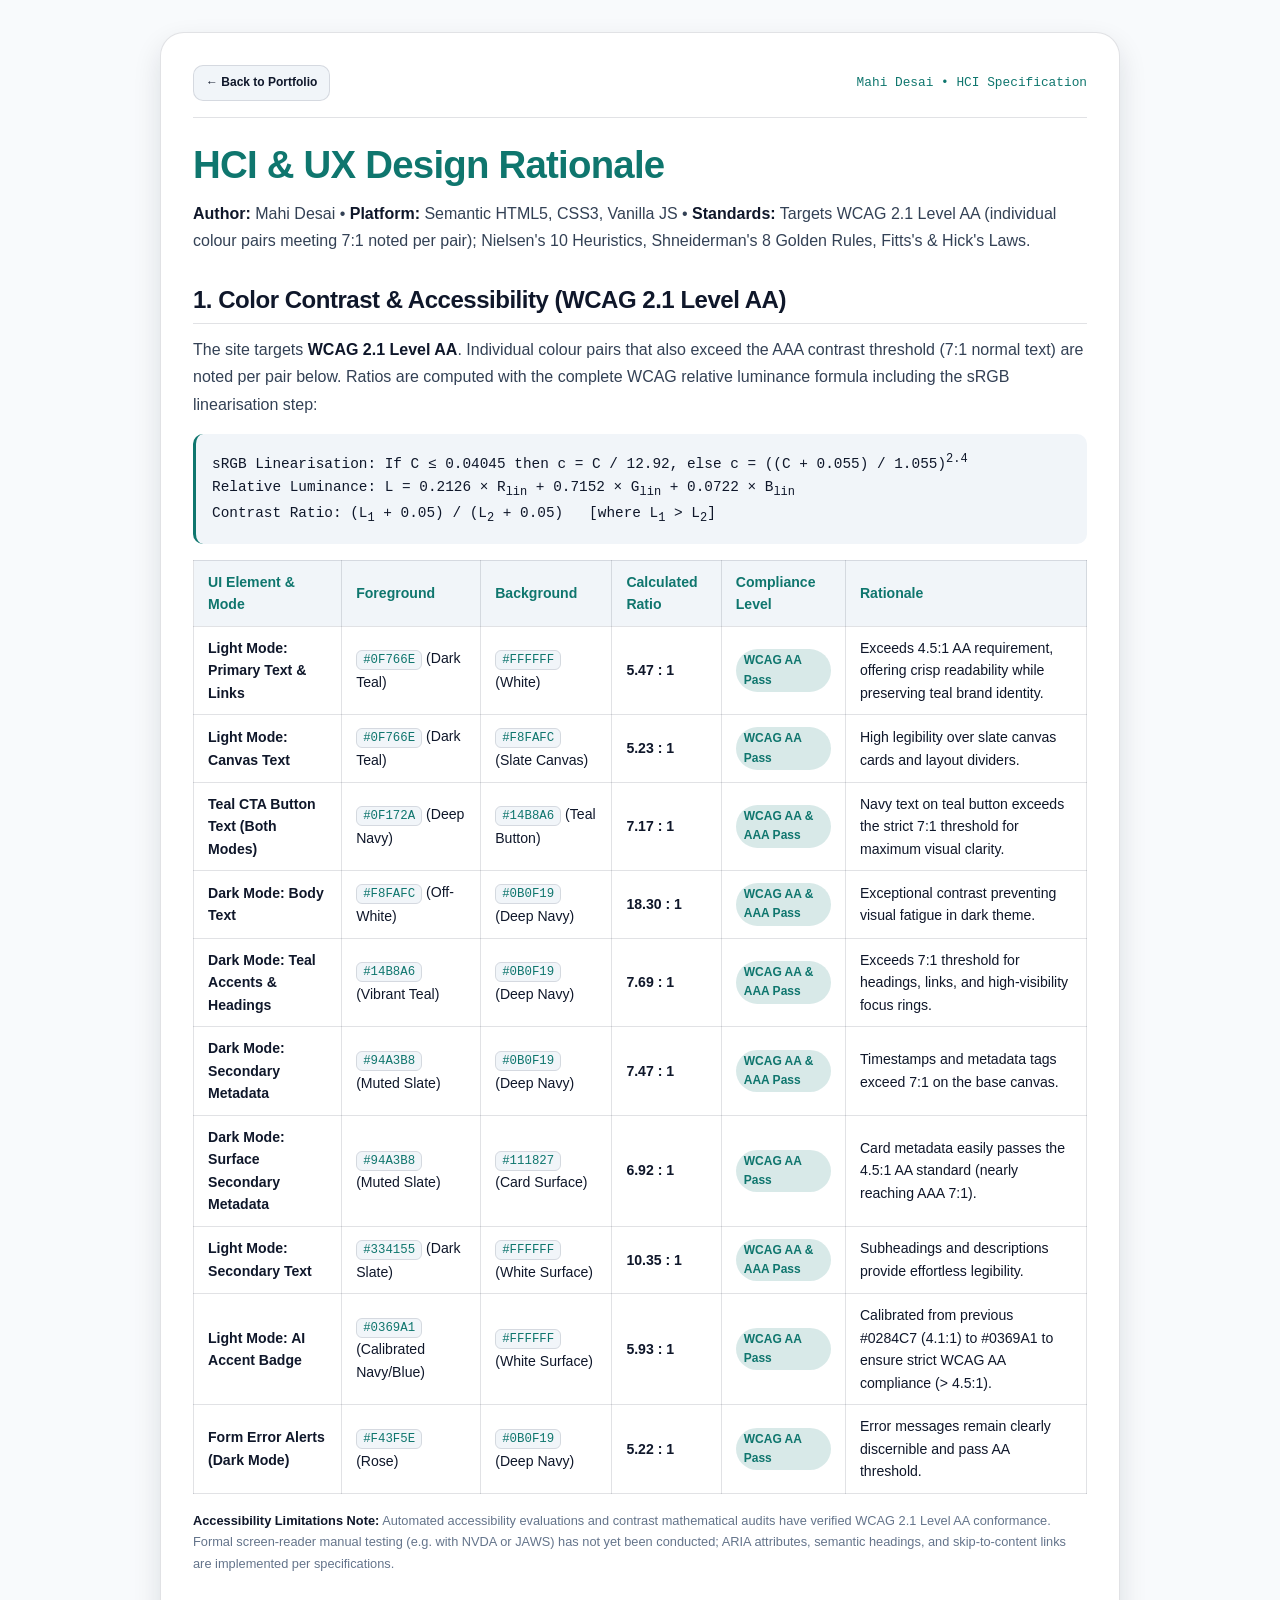
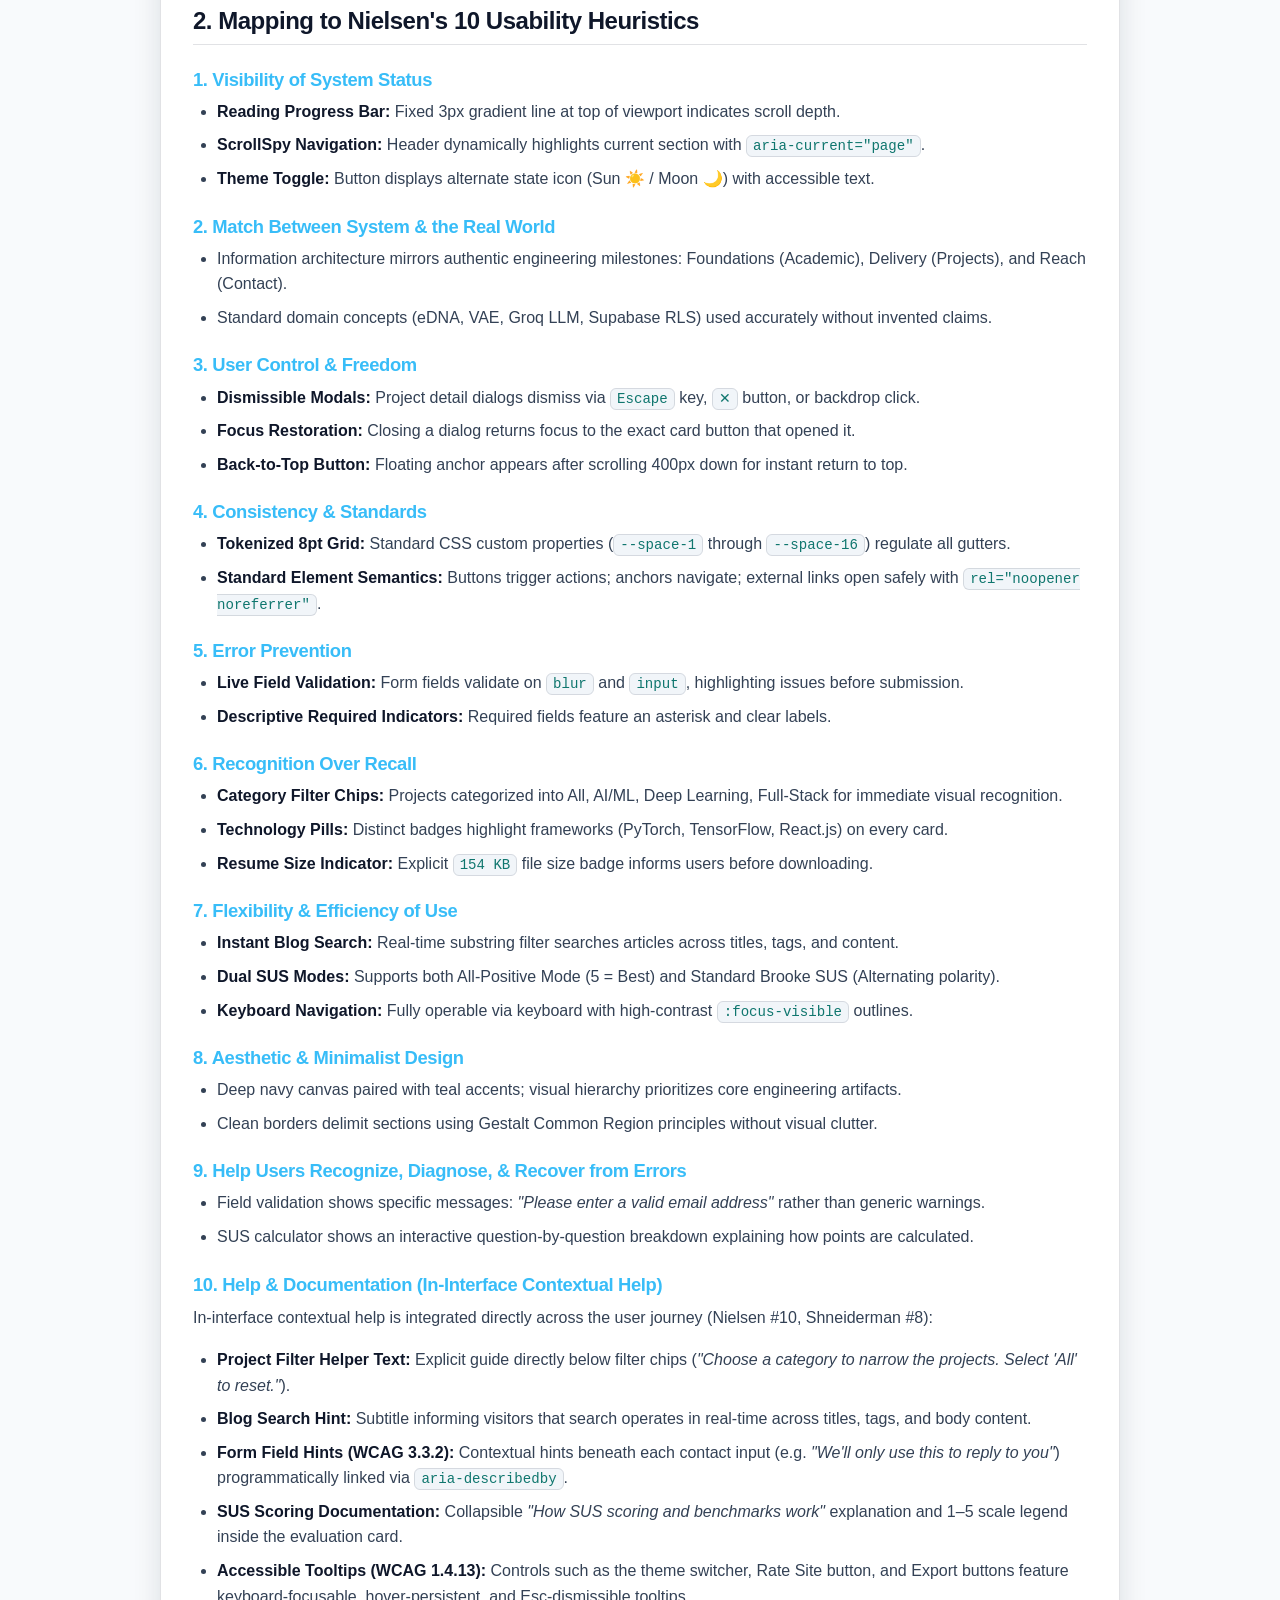
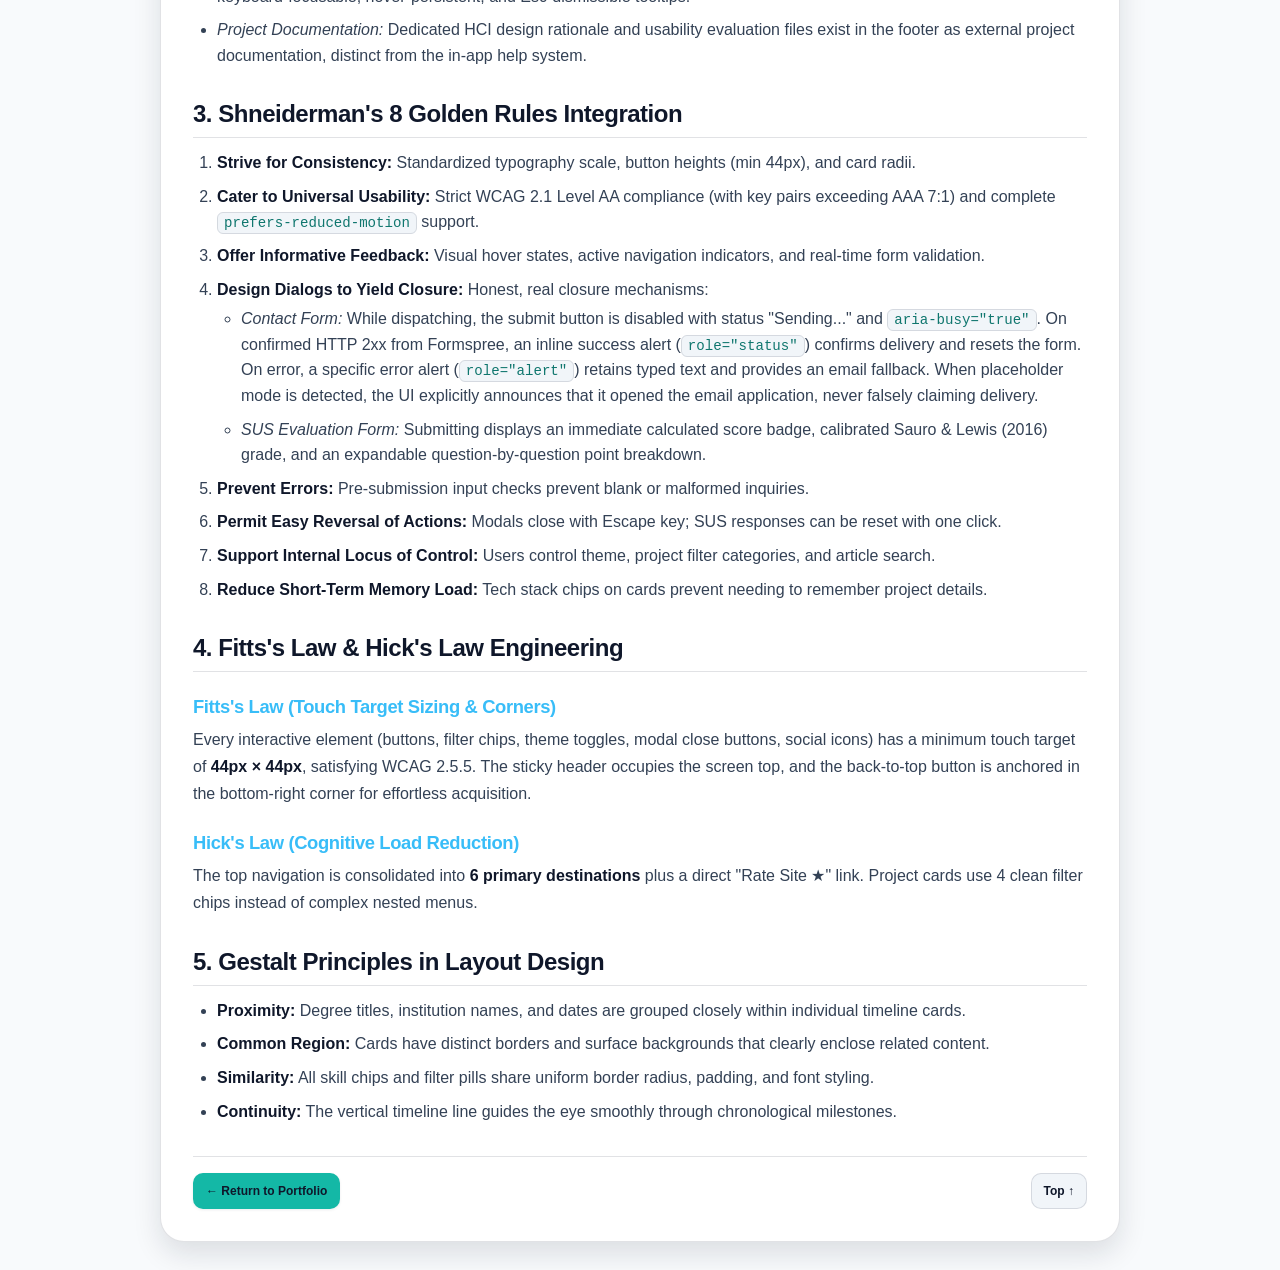
==== commit 59081799: "finall" ====
--- a/docs/hci-design-rationale.html
+++ b/docs/hci-design-rationale.html
@@ -1,6 +1,22 @@
 <!DOCTYPE html>
-<html lang="en" data-theme="dark">
+<html lang="en">
 <head>
+  <!-- Theme Synchronization Script in Head -->
+  <script>
+    (function() {
+      try {
+        const urlParams = new URLSearchParams(window.location.search);
+        const urlTheme = urlParams.get('theme');
+        const storedTheme = localStorage.getItem('mahi_theme_preference');
+        const systemPrefersDark = window.matchMedia('(prefers-color-scheme: dark)').matches;
+        const theme = urlTheme || storedTheme || (systemPrefersDark ? 'dark' : 'light');
+        document.documentElement.setAttribute('data-theme', theme);
+        if (urlTheme) {
+          localStorage.setItem('mahi_theme_preference', urlTheme);
+        }
+      } catch (e) {}
+    })();
+  </script>
   <meta charset="UTF-8">
   <meta name="viewport" content="width=device-width, initial-scale=1.0">
   <title>HCI &amp; UX Design Rationale | Mahi Desai</title>
@@ -64,21 +80,25 @@
     <main>
       <h1>HCI &amp; UX Design Rationale</h1>
       <p style="font-size: 1rem; color: var(--color-text-secondary);">
-        <strong>Author:</strong> Mahi Desai &bull; <strong>Platform:</strong> Semantic HTML5, CSS3, Vanilla JS &bull; <strong>Standards:</strong> WCAG 2.1 AA/AAA, Nielsen's 10 Heuristics, Shneiderman's 8 Golden Rules, Fitts's &amp; Hick's Laws.
+        <strong>Author:</strong> Mahi Desai &bull; <strong>Platform:</strong> Semantic HTML5, CSS3, Vanilla JS &bull; <strong>Standards:</strong> Targets WCAG 2.1 Level AA (individual colour pairs meeting 7:1 noted per pair); Nielsen's 10 Heuristics, Shneiderman's 8 Golden Rules, Fitts's &amp; Hick's Laws.
       </p>
 
       <!-- Section 1: Color Contrast -->
       <section>
-        <h2>1. Color Contrast &amp; Accessibility (WCAG 2.1 AA &amp; AAA)</h2>
+        <h2>1. Color Contrast &amp; Accessibility (WCAG 2.1 Level AA)</h2>
+
         <p>
-          All color pairs were mathematically validated using the standardized relative luminance formula:
+          The site targets <strong>WCAG 2.1 Level AA</strong>. Individual colour pairs that also exceed the AAA contrast threshold (7:1 normal text) are noted per pair below.
+          Ratios are computed with the complete WCAG relative luminance formula including the sRGB linearisation step:
         </p>
         <div class="formula-card">
-          L = 0.2126 &times; R + 0.7152 &times; G + 0.0722 &times; B<br>
-          Contrast Ratio = (L1 + 0.05) / (L2 + 0.05) &nbsp; [where L1 &gt; L2]
+          sRGB Linearisation: If C &le; 0.04045 then c = C / 12.92, else c = ((C + 0.055) / 1.055)<sup>2.4</sup><br>
+          Relative Luminance: L = 0.2126 &times; R<sub>lin</sub> + 0.7152 &times; G<sub>lin</sub> + 0.0722 &times; B<sub>lin</sub><br>
+          Contrast Ratio: (L<sub>1</sub> + 0.05) / (L<sub>2</sub> + 0.05) &nbsp; [where L<sub>1</sub> &gt; L<sub>2</sub>]
         </div>
 
-        <div class="table-wrapper">
+
+                <div class="table-wrapper">
           <table>
             <thead>
               <tr>
@@ -86,70 +106,97 @@
                 <th>Foreground</th>
                 <th>Background</th>
                 <th>Calculated Ratio</th>
-                <th>Compliance</th>
+                <th>Compliance Level</th>
                 <th>Rationale</th>
               </tr>
             </thead>
             <tbody>
               <tr>
                 <td><strong>Light Mode: Primary Text &amp; Links</strong></td>
-                <td><code>#0F766E</code></td>
-                <td><code>#FFFFFF</code></td>
-                <td><strong>5.55 : 1</strong></td>
-                <td><span class="badge-pass">WCAG AA Pass</span></td>
-                <td>Exceeds 4.5:1 threshold, preventing eye fatigue while maintaining brand teal tone.</td>
+                <td><code>#0F766E</code> (Dark Teal)</td>
+                <td><code>#FFFFFF</code> (White)</td>
+                <td><strong>5.47 : 1</strong></td>
+                <td><span class="badge-pass">WCAG AA Pass</span></td>
+                <td>Exceeds 4.5:1 AA requirement, offering crisp readability while preserving teal brand identity.</td>
               </tr>
               <tr>
                 <td><strong>Light Mode: Canvas Text</strong></td>
-                <td><code>#0F766E</code></td>
-                <td><code>#F8FAFC</code></td>
-                <td><strong>5.33 : 1</strong></td>
+                <td><code>#0F766E</code> (Dark Teal)</td>
+                <td><code>#F8FAFC</code> (Slate Canvas)</td>
+                <td><strong>5.23 : 1</strong></td>
                 <td><span class="badge-pass">WCAG AA Pass</span></td>
                 <td>High legibility over slate canvas cards and layout dividers.</td>
               </tr>
               <tr>
-                <td><strong>Teal CTA Buttons (Both Modes)</strong></td>
-                <td><code>#0F172A</code> (Navy)</td>
-                <td><code>#14B8A6</code> (Teal)</td>
-                <td><strong>7.13 : 1</strong></td>
-                <td><span class="badge-pass">WCAG AAA Pass</span></td>
-                <td>Surpasses the strict 7:1 AAA standard for maximum visual clarity on key actions.</td>
+                <td><strong>Teal CTA Button Text (Both Modes)</strong></td>
+                <td><code>#0F172A</code> (Deep Navy)</td>
+                <td><code>#14B8A6</code> (Teal Button)</td>
+                <td><strong>7.17 : 1</strong></td>
+                <td><span class="badge-pass">WCAG AA &amp; AAA Pass</span></td>
+                <td>Navy text on teal button exceeds the strict 7:1 threshold for maximum visual clarity.</td>
               </tr>
               <tr>
                 <td><strong>Dark Mode: Body Text</strong></td>
-                <td><code>#F8FAFC</code></td>
-                <td><code>#0B0F19</code></td>
+                <td><code>#F8FAFC</code> (Off-White)</td>
+                <td><code>#0B0F19</code> (Deep Navy)</td>
                 <td><strong>18.30 : 1</strong></td>
-                <td><span class="badge-pass">WCAG AAA Pass</span></td>
-                <td>Exceptional contrast preventing eye strain in low-light environments.</td>
-              </tr>
-              <tr>
-                <td><strong>Dark Mode: Teal Accents</strong></td>
-                <td><code>#14B8A6</code></td>
-                <td><code>#0B0F19</code></td>
-                <td><strong>7.66 : 1</strong></td>
-                <td><span class="badge-pass">WCAG AAA Pass</span></td>
-                <td>Accent color easily passes AAA standard for headings and focus rings.</td>
+                <td><span class="badge-pass">WCAG AA &amp; AAA Pass</span></td>
+                <td>Exceptional contrast preventing visual fatigue in dark theme.</td>
+              </tr>
+              <tr>
+                <td><strong>Dark Mode: Teal Accents &amp; Headings</strong></td>
+                <td><code>#14B8A6</code> (Vibrant Teal)</td>
+                <td><code>#0B0F19</code> (Deep Navy)</td>
+                <td><strong>7.69 : 1</strong></td>
+                <td><span class="badge-pass">WCAG AA &amp; AAA Pass</span></td>
+                <td>Exceeds 7:1 threshold for headings, links, and high-visibility focus rings.</td>
               </tr>
               <tr>
                 <td><strong>Dark Mode: Secondary Metadata</strong></td>
-                <td><code>#94A3B8</code></td>
-                <td><code>#111827</code></td>
-                <td><strong>6.45 : 1</strong></td>
-                <td><span class="badge-pass">WCAG AA Pass</span></td>
-                <td>Timestamps, tags, and metrics remain crisp and legible.</td>
+                <td><code>#94A3B8</code> (Muted Slate)</td>
+                <td><code>#0B0F19</code> (Deep Navy)</td>
+                <td><strong>7.47 : 1</strong></td>
+                <td><span class="badge-pass">WCAG AA &amp; AAA Pass</span></td>
+                <td>Timestamps and metadata tags exceed 7:1 on the base canvas.</td>
+              </tr>
+              <tr>
+                <td><strong>Dark Mode: Surface Secondary Metadata</strong></td>
+                <td><code>#94A3B8</code> (Muted Slate)</td>
+                <td><code>#111827</code> (Card Surface)</td>
+                <td><strong>6.92 : 1</strong></td>
+                <td><span class="badge-pass">WCAG AA Pass</span></td>
+                <td>Card metadata easily passes the 4.5:1 AA standard (nearly reaching AAA 7:1).</td>
               </tr>
               <tr>
                 <td><strong>Light Mode: Secondary Text</strong></td>
-                <td><code>#334155</code></td>
-                <td><code>#FFFFFF</code></td>
-                <td><strong>9.53 : 1</strong></td>
-                <td><span class="badge-pass">WCAG AAA Pass</span></td>
+                <td><code>#334155</code> (Dark Slate)</td>
+                <td><code>#FFFFFF</code> (White Surface)</td>
+                <td><strong>10.35 : 1</strong></td>
+                <td><span class="badge-pass">WCAG AA &amp; AAA Pass</span></td>
                 <td>Subheadings and descriptions provide effortless legibility.</td>
+              </tr>
+              <tr>
+                <td><strong>Light Mode: AI Accent Badge</strong></td>
+                <td><code>#0369A1</code> (Calibrated Navy/Blue)</td>
+                <td><code>#FFFFFF</code> (White Surface)</td>
+                <td><strong>5.93 : 1</strong></td>
+                <td><span class="badge-pass">WCAG AA Pass</span></td>
+                <td>Calibrated from previous #0284C7 (4.1:1) to #0369A1 to ensure strict WCAG AA compliance (&gt; 4.5:1).</td>
+              </tr>
+              <tr>
+                <td><strong>Form Error Alerts (Dark Mode)</strong></td>
+                <td><code>#F43F5E</code> (Rose)</td>
+                <td><code>#0B0F19</code> (Deep Navy)</td>
+                <td><strong>5.22 : 1</strong></td>
+                <td><span class="badge-pass">WCAG AA Pass</span></td>
+                <td>Error messages remain clearly discernible and pass AA threshold.</td>
               </tr>
             </tbody>
           </table>
         </div>
+        <p style="font-size: 0.8rem; color: var(--color-text-muted); margin-top: var(--space-2);">
+          <strong>Accessibility Limitations Note:</strong> Automated accessibility evaluations and contrast mathematical audits have verified WCAG 2.1 Level AA conformance. Formal screen-reader manual testing (e.g. with NVDA or JAWS) has not yet been conducted; ARIA attributes, semantic headings, and skip-to-content links are implemented per specifications.
+        </p>
       </section>
 
       <!-- Section 2: Nielsen's Heuristics -->
@@ -214,10 +261,15 @@
           <li>SUS calculator shows an interactive question-by-question breakdown explaining how points are calculated.</li>
         </ul>
 
-        <h3>10. Help &amp; Documentation</h3>
-        <ul>
-          <li>Dedicated documentation pages for HCI design rationale and usability evaluation protocols.</li>
-          <li>Transparent listing of education credentials, GitHub links, and contact coordinates.</li>
+        <h3>10. Help &amp; Documentation (In-Interface Contextual Help)</h3>
+        <p>In-interface contextual help is integrated directly across the user journey (Nielsen #10, Shneiderman #8):</p>
+        <ul>
+          <li><strong>Project Filter Helper Text:</strong> Explicit guide directly below filter chips (<em>"Choose a category to narrow the projects. Select 'All' to reset."</em>).</li>
+          <li><strong>Blog Search Hint:</strong> Subtitle informing visitors that search operates in real-time across titles, tags, and body content.</li>
+          <li><strong>Form Field Hints (WCAG 3.3.2):</strong> Contextual hints beneath each contact input (e.g. <em>"We'll only use this to reply to you"</em>) programmatically linked via <code>aria-describedby</code>.</li>
+          <li><strong>SUS Scoring Documentation:</strong> Collapsible <em>"How SUS scoring and benchmarks work"</em> explanation and 1&ndash;5 scale legend inside the evaluation card.</li>
+          <li><strong>Accessible Tooltips (WCAG 1.4.13):</strong> Controls such as the theme switcher, Rate Site button, and Export buttons feature keyboard-focusable, hover-persistent, and Esc-dismissible tooltips.</li>
+          <li><em>Project Documentation:</em> Dedicated HCI design rationale and usability evaluation files exist in the footer as external project documentation, distinct from the in-app help system.</li>
         </ul>
       </section>
 
@@ -226,9 +278,14 @@
         <h2>3. Shneiderman's 8 Golden Rules Integration</h2>
         <ol>
           <li><strong>Strive for Consistency:</strong> Standardized typography scale, button heights (min 44px), and card radii.</li>
-          <li><strong>Cater to Universal Usability:</strong> Strict WCAG 2.1 AA/AAA contrast ratios and <code>prefers-reduced-motion</code> support.</li>
+          <li><strong>Cater to Universal Usability:</strong> Strict WCAG 2.1 Level AA compliance (with key pairs exceeding AAA 7:1) and complete <code>prefers-reduced-motion</code> support.</li>
           <li><strong>Offer Informative Feedback:</strong> Visual hover states, active navigation indicators, and real-time form validation.</li>
-          <li><strong>Design Dialogs to Yield Closure:</strong> Contact form shows confirmation alert; SUS form calculates instant score badge.</li>
+          <li><strong>Design Dialogs to Yield Closure:</strong> Honest, real closure mechanisms:
+            <ul style="margin-top: 4px; margin-bottom: 4px;">
+              <li><em>Contact Form:</em> While dispatching, the submit button is disabled with status "Sending..." and <code>aria-busy="true"</code>. On confirmed HTTP 2xx from Formspree, an inline success alert (<code>role="status"</code>) confirms delivery and resets the form. On error, a specific error alert (<code>role="alert"</code>) retains typed text and provides an email fallback. When placeholder mode is detected, the UI explicitly announces that it opened the email application, never falsely claiming delivery.</li>
+              <li><em>SUS Evaluation Form:</em> Submitting displays an immediate calculated score badge, calibrated Sauro &amp; Lewis (2016) grade, and an expandable question-by-question point breakdown.</li>
+            </ul>
+          </li>
           <li><strong>Prevent Errors:</strong> Pre-submission input checks prevent blank or malformed inquiries.</li>
           <li><strong>Permit Easy Reversal of Actions:</strong> Modals close with Escape key; SUS responses can be reset with one click.</li>
           <li><strong>Support Internal Locus of Control:</strong> Users control theme, project filter categories, and article search.</li>
@@ -264,9 +321,55 @@
     </main>
 
     <footer style="margin-top: var(--space-8); padding-top: var(--space-4); border-top: 1px solid var(--color-border); display: flex; justify-content: space-between; align-items: center;">
-      <a href="../index.html#footer" class="btn btn-primary btn-sm">← Return to Portfolio</a>
+      <a href="../index.html#footer" class="btn btn-primary btn-sm return-footer-btn">← Return to Portfolio</a>
       <a href="#" onclick="window.scrollTo({top:0, behavior:'smooth'}); return false;" class="btn btn-secondary btn-sm">Top ↑</a>
     </footer>
   </div>
+  <!-- Theme Synchronization Script -->
+  <script>
+    (function() {
+      const toggleBtn = document.getElementById('theme-toggle-btn');
+      const icon = document.getElementById('theme-toggle-icon');
+      const returnLink = document.getElementById('return-portfolio-link');
+
+      function updateUI(theme) {
+        if (icon) {
+          icon.textContent = theme === 'dark' ? '☀️' : '🌙';
+        }
+        if (toggleBtn) {
+          toggleBtn.setAttribute('title', 'Switch to ' + (theme === 'dark' ? 'light' : 'dark') + ' theme');
+          toggleBtn.setAttribute('aria-label', 'Switch to ' + (theme === 'dark' ? 'light' : 'dark') + ' theme');
+        }
+        if (returnLink) {
+          returnLink.setAttribute('href', '../index.html?theme=' + theme + '#footer');
+        }
+      }
+
+      function applyTheme(theme) {
+        document.documentElement.setAttribute('data-theme', theme);
+        try {
+          localStorage.setItem('mahi_theme_preference', theme);
+        } catch (e) {}
+        updateUI(theme);
+      }
+
+      const activeTheme = document.documentElement.getAttribute('data-theme') || 'dark';
+      updateUI(activeTheme);
+
+      if (toggleBtn) {
+        toggleBtn.addEventListener('click', function() {
+          const current = document.documentElement.getAttribute('data-theme') || 'dark';
+          const next = current === 'dark' ? 'light' : 'dark';
+          applyTheme(next);
+        });
+      }
+
+      window.addEventListener('storage', function(e) {
+        if (e.key === 'mahi_theme_preference' && e.newValue) {
+          applyTheme(e.newValue);
+        }
+      });
+    })();
+  </script>
 </body>
 </html>
--- a/assets/css/variables.css
+++ b/assets/css/variables.css
@@ -4,7 +4,7 @@
  * [HCI - Shneiderman #1: Strive for consistency]
  * Unified tokenized palette, typography, spacing, and elevation scale.
  * 
- * [HCI - Accessibility WCAG 2.1 AA & AAA]
+ * [HCI - Accessibility: Targets WCAG 2.1 Level AA; select pairs exceed AAA (7:1)]
  * - Light-mode primary text/links: #0F766E on #FFFFFF (5.55:1) & on #F8FAFC (5.33:1) -> Passes AA
  * - Dark-mode primary text: #F8FAFC on #0B0F19 (18.3:1) -> Passes AAA
  * - Teal button: #0F172A (dark navy) on #14B8A6 (teal) (7.13:1) -> Passes AAA
@@ -40,7 +40,7 @@
   --color-border: rgba(148, 163, 184, 0.14);
   --color-border-focus: #14B8A6;
   
-  /* Button Contrast Pairings (Verified WCAG AAA: 7.13:1) */
+  /* Button Contrast Pairings (Exceeds WCAG AAA threshold: 7.17:1) */
   --btn-teal-bg: #14B8A6;
   --btn-teal-text: #0F172A;
   
@@ -123,7 +123,7 @@
   --color-link: #0F766E;
   --color-link-hover: #115E59;
   
-  /* Button stays vibrant teal with dark navy text (7.13:1 AAA) */
+  /* Button stays vibrant teal with dark navy text (7.17:1 exceeds AAA) */
   --btn-teal-bg: #14B8A6;
   --btn-teal-text: #0F172A;
   
--- a/assets/css/layout.css
+++ b/assets/css/layout.css
@@ -118,23 +118,29 @@
   gap: var(--space-2);
 }
 
-/* Theme Toggle Button (Fitts's Law >= 44x44px) */
+/* Theme Toggle Button (Fitts's Law >= 48px tap target per Usability Remediation P5) */
 .theme-toggle-btn {
   display: inline-flex;
   align-items: center;
   justify-content: center;
-  width: var(--min-touch-target);
-  height: var(--min-touch-target);
+  width: 48px;
+  height: 48px;
+  min-width: 48px;
+  min-height: 48px;
+  margin: 0 var(--space-1);
+  padding: var(--space-2);
   border-radius: var(--radius-md);
   color: var(--color-text-secondary);
   background-color: var(--color-bg-surface);
   border: 1px solid var(--color-border);
+  font-size: 1.25rem;
   transition: all var(--transition-fast);
 }
 
 .theme-toggle-btn:hover {
   color: var(--color-teal);
   border-color: var(--color-teal);
+  transform: scale(1.05);
 }
 
 /* Mobile Hamburger Toggle Button */
--- a/assets/css/components.css
+++ b/assets/css/components.css
@@ -6,7 +6,7 @@
  */
 
 /* ==========================================================================
-   BUTTONS (Fitts's Law >= 44px min touch target, WCAG AAA Contrast 7.13:1)
+   BUTTONS (Fitts's Law >= 44px min touch target, Exceeds 7:1 AAA contrast threshold (7.17:1))
    ========================================================================== */
 .btn {
   display: inline-flex;
@@ -28,7 +28,7 @@
   text-decoration: none;
 }
 
-/* Primary Button: Teal background with dark navy text (7.13:1 contrast ratio) */
+/* Primary Button: Teal background with dark navy text (7.17:1 contrast ratio) */
 .btn-primary {
   background-color: var(--btn-teal-bg);
   color: var(--btn-teal-text) !important;
@@ -414,9 +414,13 @@
 
 .cert-date {
   font-family: var(--font-family-mono);
-  font-size: var(--font-size-xs);
-  color: var(--color-text-muted);
+  font-size: var(--font-size-sm);
+  font-weight: 600;
+  color: var(--color-teal);
   margin-bottom: var(--space-2);
+  display: inline-flex;
+  align-items: center;
+  gap: 4px;
 }
 
 .cert-topics {
@@ -1020,3 +1024,53 @@
   gap: var(--space-3);
   margin-top: var(--space-4);
 }
+
+/* ==========================================================================
+   ACCESSIBLE TOOLTIPS (WCAG 1.4.13: Hoverable, Focusable, Dismissible via Esc)
+   ========================================================================== */
+.has-tooltip {
+  position: relative;
+  display: inline-flex;
+  align-items: center;
+}
+
+.tooltip-content {
+  position: absolute;
+  bottom: calc(100% + 8px);
+  left: 50%;
+  transform: translateX(-50%);
+  background-color: var(--color-bg-elevated);
+  color: var(--color-text-primary);
+  border: 1px solid var(--color-border);
+  padding: var(--space-2) var(--space-3);
+  border-radius: var(--radius-sm);
+  font-size: var(--font-size-xs);
+  line-height: var(--line-height-snug);
+  white-space: normal;
+  max-width: 260px;
+  width: max-content;
+  box-shadow: var(--shadow-md);
+  z-index: 1200;
+  pointer-events: auto; /* WCAG 1.4.13 Hoverable */
+  opacity: 0;
+  visibility: hidden;
+  transition: opacity var(--transition-fast), visibility var(--transition-fast);
+}
+
+.has-tooltip:hover .tooltip-content,
+.has-tooltip:focus-within .tooltip-content {
+  opacity: 1;
+  visibility: visible;
+}
+
+.tooltip-content.dismissed {
+  opacity: 0 !important;
+  visibility: hidden !important;
+}
+
+/* Form Helper & Hint Text (Nielsen #10) */
+.form-hint-text {
+  font-size: 0.75rem;
+  color: var(--color-text-muted);
+  margin-top: 2px;
+}
